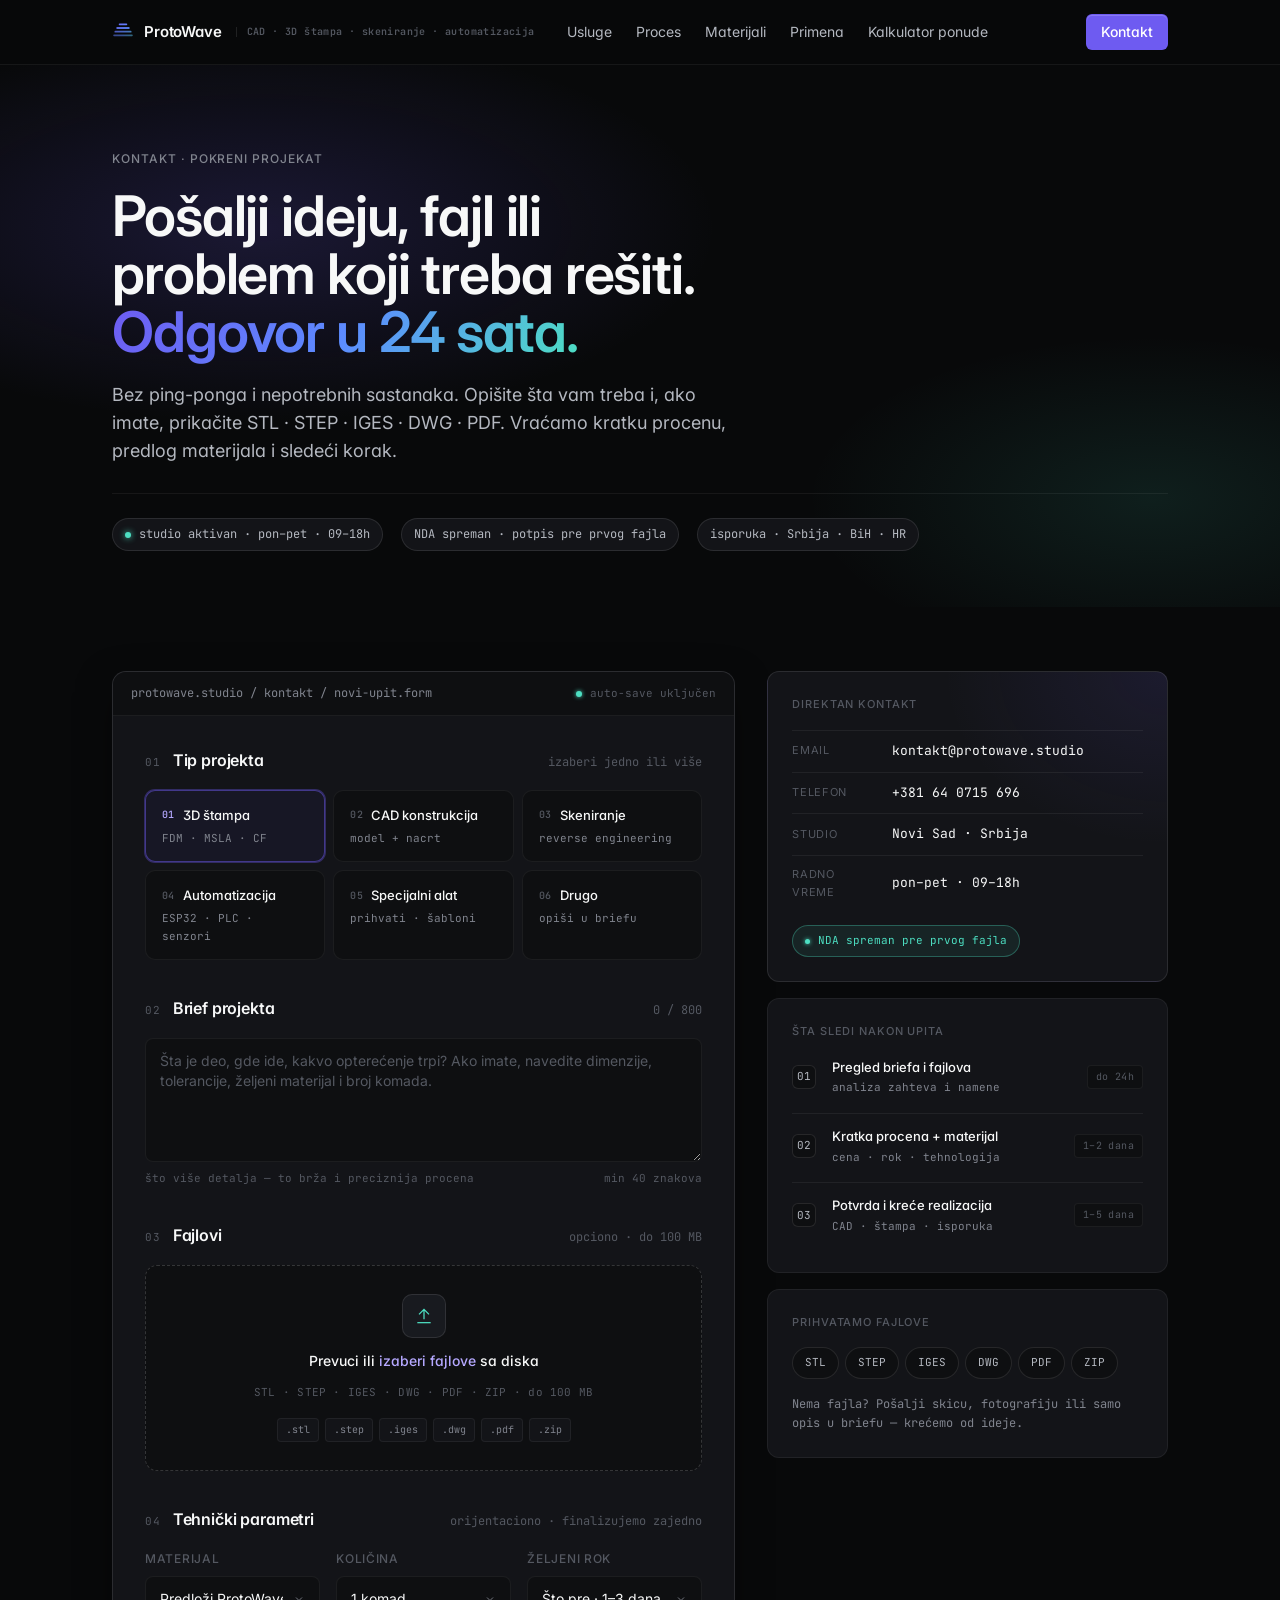
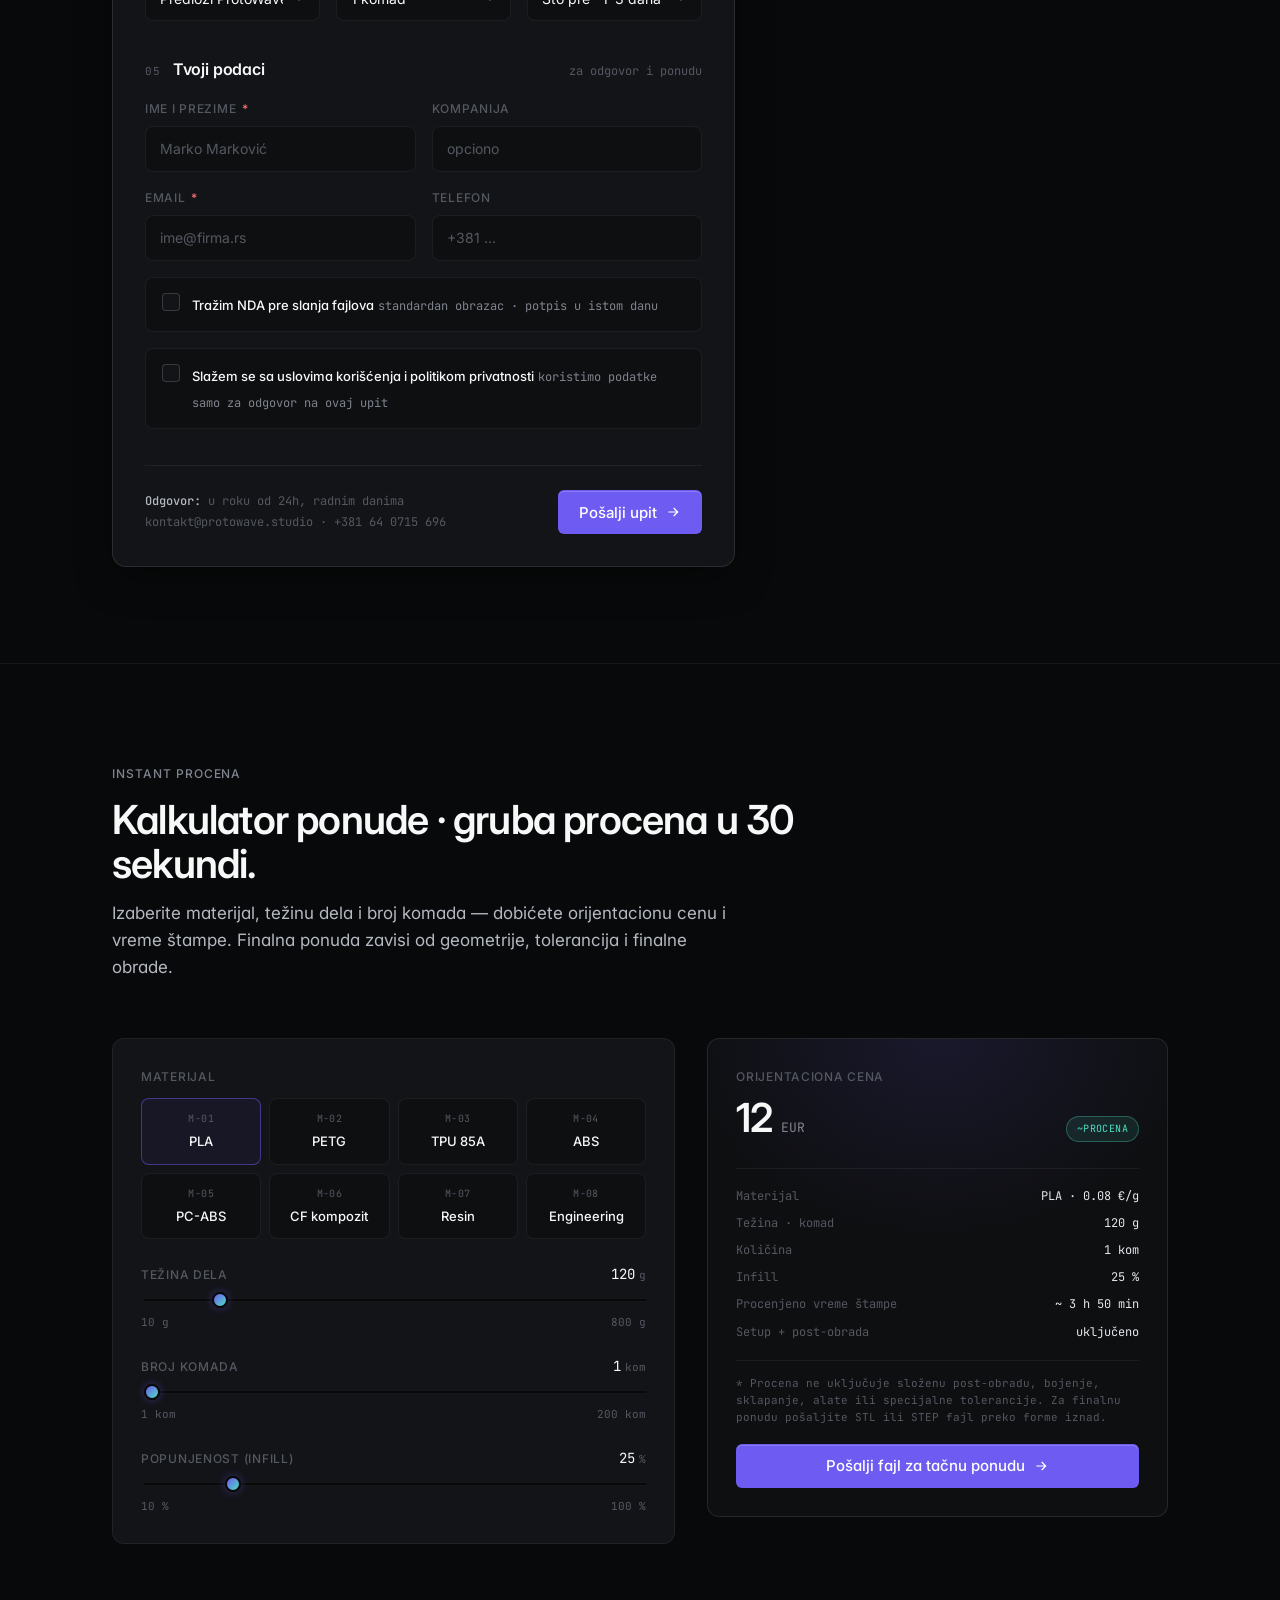
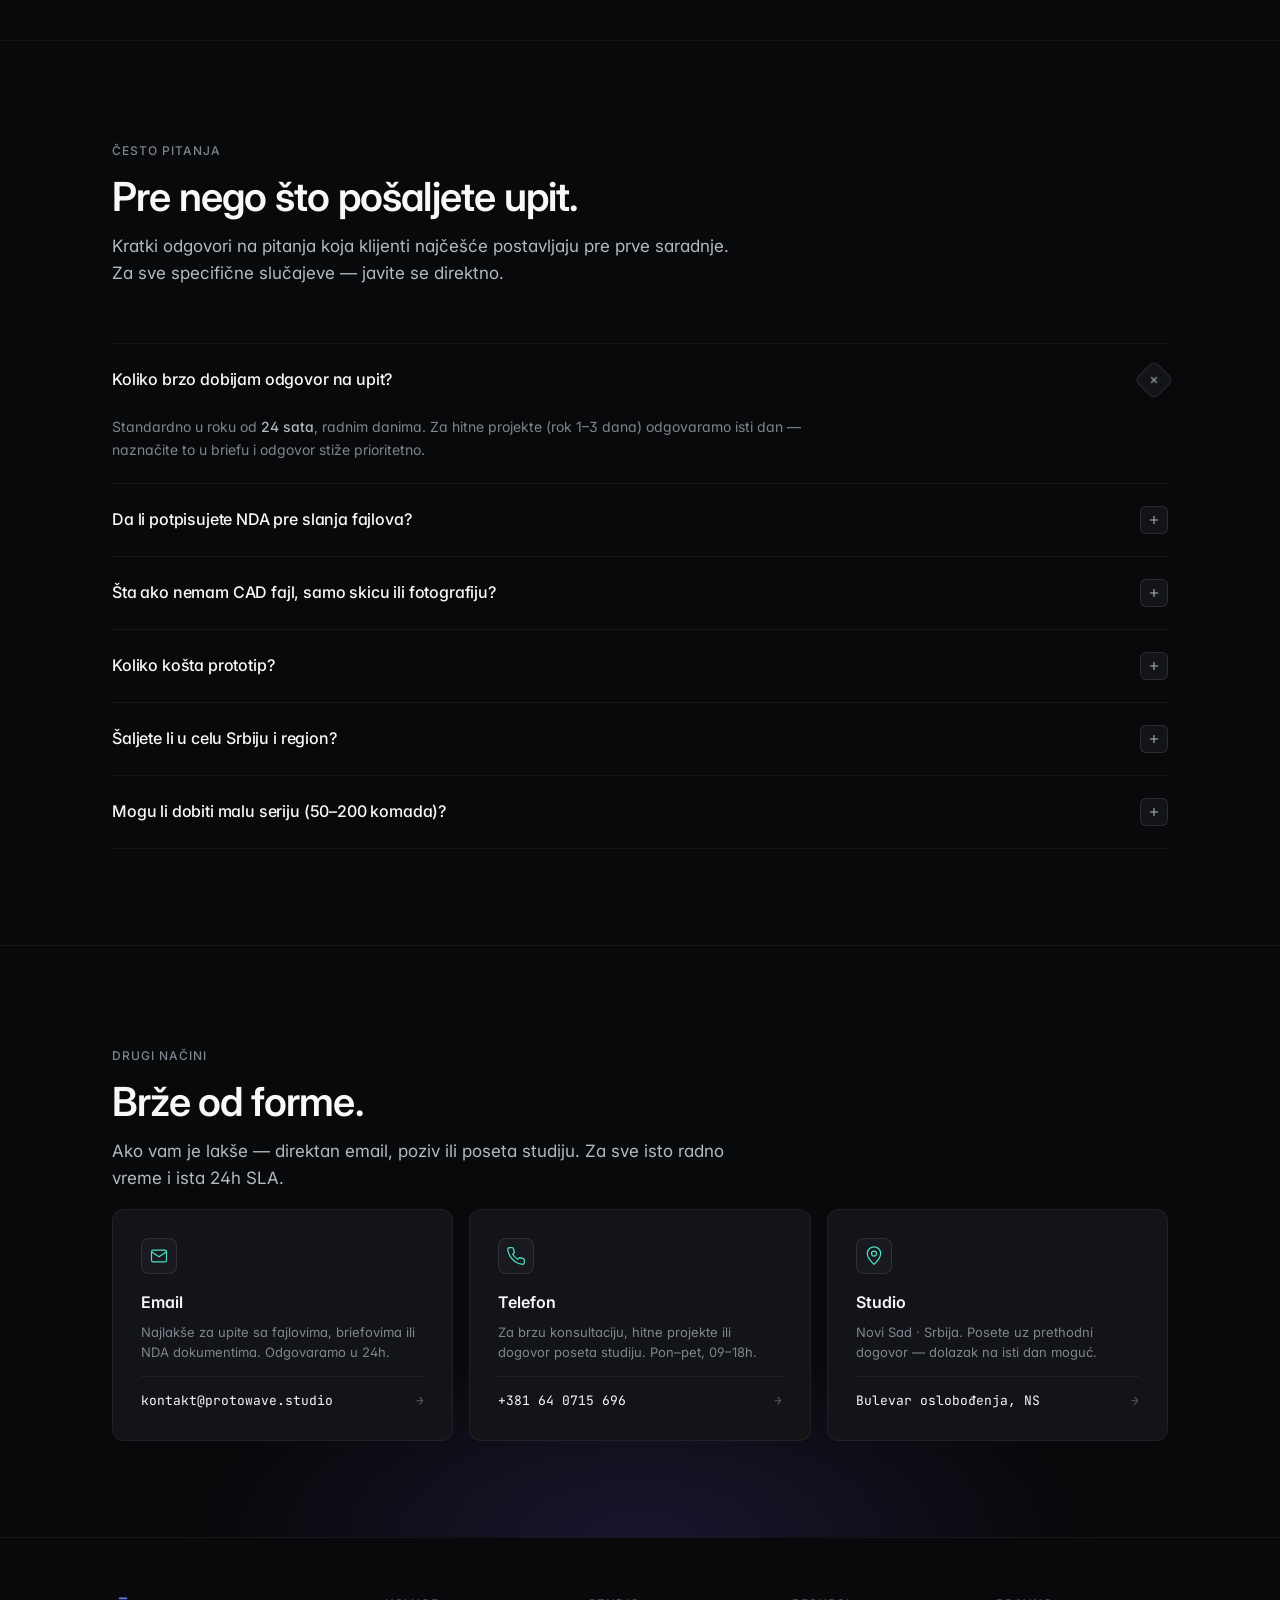
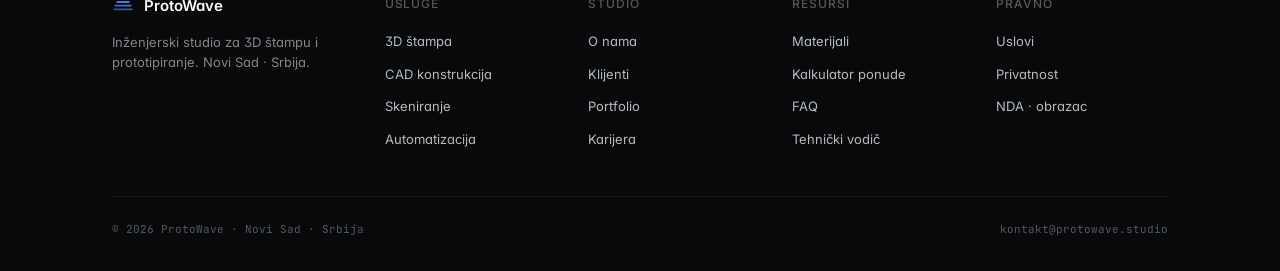
==== kontakt.html @ 9b99d7d4 "Flatten project structure for Vercel deploy Move site files from project/ to repo root, rename Home " ====
<!doctype html>
<html lang="sr">
<head>
  <meta charset="utf-8"/>
  <title>ProtoWave — Kontakt · pokreni projekat</title>
  <meta name="viewport" content="width=1280"/>
  <link rel="icon" href="logo-mark.svg"/>
  <link rel="stylesheet" href="colors_and_type.css"/>
  <style>
    * { box-sizing: border-box; }
    html, body { margin: 0; }
    body {
      background: var(--pw-bg);
      color: var(--pw-fg);
      font-family: var(--pw-font-sans);
      font-size: 16px;
      line-height: 1.6;
      -webkit-font-smoothing: antialiased;
    }
    a { color: inherit; text-decoration: none; }
    button { font-family: inherit; cursor: pointer; }
    input, textarea, select { font-family: inherit; color: inherit; }

    .wrap { max-width: 1120px; margin: 0 auto; padding: 0 32px; }

    /* ------------------------------------------------------------------ NAV */
    .nav {
      position: sticky; top: 0; z-index: 30;
      background: rgba(8,9,10,0.85);
      backdrop-filter: blur(12px);
      border-bottom: 1px solid var(--pw-border);
    }
    .nav-inner { display: flex; align-items: center; height: 64px; gap: 32px; }
    .nav-brand {
      display: flex; align-items: center; gap: 10px;
      font-size: 15px; font-weight: 600; letter-spacing: -0.01em;
    }
    .nav-brand .sub {
      font-family: var(--pw-font-mono); font-size: 10px;
      color: var(--pw-fg-4); margin-left: 4px;
      padding-left: 10px; border-left: 1px solid var(--pw-border-2);
      line-height: 1; letter-spacing: 0.04em;
    }
    .nav-links { display: flex; gap: 24px; }
    .nav-links a { font-size: 14px; color: var(--pw-fg-2);
                   transition: color var(--pw-dur-base) var(--pw-ease); }
    .nav-links a:hover { color: var(--pw-fg); }
    .nav-links a.active { color: var(--pw-fg); }
    .nav-actions { margin-left: auto; display: flex; align-items: center; gap: 10px; }

    /* ------------------------------------------------------------------ BTN */
    .btn {
      display: inline-flex; align-items: center; gap: 8px;
      height: 36px; padding: 0 14px;
      border-radius: var(--pw-r-2);
      font-size: 14px; font-weight: 500; line-height: 1;
      border: 1px solid transparent;
      transition: background var(--pw-dur-base) var(--pw-ease),
                  border-color var(--pw-dur-base) var(--pw-ease);
    }
    .btn-primary {
      background: var(--pw-brand); color: #fff;
      box-shadow: 0 1px 0 rgba(255,255,255,0.18) inset;
    }
    .btn-primary:hover { background: var(--pw-brand-2); }
    .btn-secondary {
      background: var(--pw-surface-2);
      border-color: var(--pw-border-2);
      color: var(--pw-fg);
    }
    .btn-secondary:hover { background: var(--pw-surface-3); border-color: var(--pw-border-3); }
    .btn-ghost { color: var(--pw-fg-2); }
    .btn-ghost:hover { color: var(--pw-fg); }
    .btn-lg { height: 44px; padding: 0 20px; font-size: 15px; }
    .btn-block { width: 100%; justify-content: center; }

    /* ------------------------------------------------------------------ SECTION */
    .section { padding: 96px 0; border-bottom: 1px solid var(--pw-border); }
    .section-eyebrow {
      font-size: 12px; letter-spacing: 0.08em; text-transform: uppercase;
      color: var(--pw-fg-3); font-weight: 500;
    }
    .section-title {
      font-size: 40px; font-weight: 600; letter-spacing: -0.02em;
      line-height: 1.1; color: var(--pw-fg); margin: 12px 0 0; max-width: 720px;
    }
    .section-sub {
      font-size: 17px; color: var(--pw-fg-2); margin-top: 14px; max-width: 640px;
    }

    .ico { width: 16px; height: 16px; }
    .ico-lg { width: 20px; height: 20px; }

    /* ------------------------------------------------------------------ HERO */
    .page-hero { padding: 80px 0 56px; position: relative; overflow: hidden; }
    .page-hero-bg {
      position: absolute; inset: 0; pointer-events: none;
      background:
        radial-gradient(60% 60% at 20% 30%, rgba(110,91,241,0.18), transparent 60%),
        radial-gradient(45% 50% at 90% 80%, rgba(77,223,194,0.10), transparent 60%);
    }
    .page-hero .wrap { position: relative; }
    .page-hero h1 {
      font-size: 56px; font-weight: 600; letter-spacing: -0.02em;
      line-height: 1.04; margin: 16px 0 0; color: var(--pw-fg);
      max-width: 820px; text-wrap: balance;
    }
    .page-hero h1 .grad {
      background: linear-gradient(120deg,#6E5BF1,#5C8BFF,#4DDFC2);
      -webkit-background-clip: text; background-clip: text;
      -webkit-text-fill-color: transparent; color: transparent;
    }
    .page-hero p.lede {
      font-size: 18px; color: var(--pw-fg-2);
      margin: 20px 0 0; max-width: 640px; line-height: 1.55;
    }
    .hero-meta {
      display: flex; align-items: center; gap: 18px; flex-wrap: wrap;
      margin-top: 28px; padding-top: 24px;
      border-top: 1px solid var(--pw-border);
    }
    .hero-meta .pill {
      display: inline-flex; align-items: center; gap: 8px;
      padding: 6px 12px; border-radius: 999px;
      background: var(--pw-surface); border: 1px solid var(--pw-border-2);
      font-size: 12px; color: var(--pw-fg-2);
      font-family: var(--pw-font-mono);
    }
    .hero-meta .pill .d {
      width: 6px; height: 6px; border-radius: 99px;
      background: #4DDFC2; box-shadow: 0 0 6px #4DDFC2;
    }

    /* ------------------------------------------------------------------ MAIN GRID */
    .contact-main { padding: 64px 0 96px; border-bottom: 1px solid var(--pw-border); }
    .contact-grid {
      display: grid; grid-template-columns: 1.4fr 0.9fr;
      gap: 32px; align-items: start;
    }

    /* ============ FORM CARD ============ */
    .form-card {
      background: var(--pw-surface);
      border: 1px solid var(--pw-border-2);
      border-radius: 14px;
      box-shadow: 0 1px 0 rgba(255,255,255,0.04) inset,
                  0 12px 40px -8px rgba(0,0,0,0.5);
      overflow: hidden;
    }
    .form-card-bar {
      display: flex; align-items: center; gap: 10px;
      padding: 12px 18px;
      background: var(--pw-bg-2);
      border-bottom: 1px solid var(--pw-border);
    }
    .form-card-bar .crumb {
      font-size: 12px; font-family: var(--pw-font-mono);
      color: var(--pw-fg-3);
    }
    .form-card-bar .right {
      margin-left: auto;
      font-size: 11px; font-family: var(--pw-font-mono);
      color: var(--pw-fg-4);
      display: inline-flex; align-items: center; gap: 8px;
    }
    .form-card-bar .right .d {
      width: 6px; height: 6px; border-radius: 99px;
      background: #4DDFC2; box-shadow: 0 0 4px #4DDFC2;
    }

    .form-body { padding: 32px; display: flex; flex-direction: column; gap: 36px; }

    .fset { display: flex; flex-direction: column; gap: 16px; }
    .fset-head { display: flex; align-items: baseline; gap: 12px; }
    .fset-num {
      font-family: var(--pw-font-mono); font-size: 11px;
      letter-spacing: 0.08em; color: var(--pw-fg-4);
    }
    .fset-title {
      font-size: 16px; font-weight: 600; color: var(--pw-fg);
      letter-spacing: -0.01em;
    }
    .fset-hint {
      font-size: 12px; color: var(--pw-fg-4);
      font-family: var(--pw-font-mono);
      margin-left: auto;
    }

    /* chip selector (radio cards) */
    .chips {
      display: grid; grid-template-columns: repeat(3, 1fr);
      gap: 8px;
    }
    .chip {
      display: flex; flex-direction: column; gap: 4px;
      padding: 14px 16px;
      background: var(--pw-bg-2);
      border: 1px solid var(--pw-border);
      border-radius: 10px;
      cursor: pointer;
      transition: border-color var(--pw-dur-base) var(--pw-ease),
                  background var(--pw-dur-base) var(--pw-ease);
    }
    .chip:hover { border-color: var(--pw-border-2); background: var(--pw-surface-2); }
    .chip input { position: absolute; opacity: 0; pointer-events: none; }
    .chip .t {
      font-size: 13px; font-weight: 500; color: var(--pw-fg);
      display: flex; align-items: center; gap: 8px;
    }
    .chip .t .num {
      font-family: var(--pw-font-mono); font-size: 10px;
      color: var(--pw-fg-4); letter-spacing: 0.04em;
    }
    .chip .s {
      font-size: 11px; font-family: var(--pw-font-mono);
      color: var(--pw-fg-3);
    }
    .chip:has(input:checked) {
      border-color: rgba(110,91,241,0.5);
      background: rgba(110,91,241,0.06);
      box-shadow: 0 0 0 1px rgba(110,91,241,0.35);
    }
    .chip:has(input:checked) .t { color: var(--pw-fg); }
    .chip:has(input:checked) .t .num { color: #B5A8FF; }

    /* inputs */
    .field { display: flex; flex-direction: column; gap: 8px; }
    .field-row {
      display: grid; grid-template-columns: 1fr 1fr; gap: 16px;
    }
    .field-row-3 {
      display: grid; grid-template-columns: 1fr 1fr 1fr; gap: 16px;
    }
    .label {
      font-size: 12px; letter-spacing: 0.06em; text-transform: uppercase;
      color: var(--pw-fg-4); font-weight: 500;
    }
    .label .req { color: #F87171; margin-left: 2px; }
    .input, .textarea, .select {
      width: 100%;
      padding: 12px 14px;
      background: var(--pw-bg-2);
      border: 1px solid var(--pw-border);
      border-radius: 8px;
      color: var(--pw-fg);
      font-size: 14px; line-height: 1.4;
      transition: border-color var(--pw-dur-base) var(--pw-ease),
                  background var(--pw-dur-base) var(--pw-ease);
      outline: none;
    }
    .input::placeholder, .textarea::placeholder { color: var(--pw-fg-4); }
    .input:hover, .textarea:hover, .select:hover { border-color: var(--pw-border-2); }
    .input:focus, .textarea:focus, .select:focus {
      border-color: rgba(110,91,241,0.5);
      box-shadow: 0 0 0 1px rgba(110,91,241,0.35);
      background: var(--pw-surface);
    }
    .textarea { resize: vertical; min-height: 120px; font-family: inherit; }
    .select {
      appearance: none; -webkit-appearance: none;
      background-image: url("data:image/svg+xml;utf8,<svg xmlns='http://www.w3.org/2000/svg' width='12' height='12' viewBox='0 0 24 24' fill='none' stroke='%2380848e' stroke-width='1.8'><path d='M6 9l6 6 6-6'/></svg>");
      background-repeat: no-repeat;
      background-position: right 14px center;
      padding-right: 36px;
    }
    .field-hint {
      font-size: 11px; font-family: var(--pw-font-mono);
      color: var(--pw-fg-4);
      display: flex; justify-content: space-between;
    }

    /* upload zone */
    .uploader {
      padding: 28px;
      background: var(--pw-bg-2);
      border: 1.5px dashed var(--pw-border-3);
      border-radius: 12px;
      display: flex; flex-direction: column; align-items: center; gap: 12px;
      text-align: center;
      transition: border-color var(--pw-dur-base) var(--pw-ease),
                  background var(--pw-dur-base) var(--pw-ease);
      cursor: pointer;
    }
    .uploader:hover {
      border-color: rgba(110,91,241,0.5);
      background: rgba(110,91,241,0.04);
    }
    .uploader .icon {
      width: 44px; height: 44px; border-radius: 10px;
      background: var(--pw-surface-2); border: 1px solid var(--pw-border-2);
      color: var(--pw-accent);
      display: flex; align-items: center; justify-content: center;
    }
    .uploader .t {
      font-size: 14px; font-weight: 500; color: var(--pw-fg);
    }
    .uploader .t b { color: #B5A8FF; font-weight: 500; }
    .uploader .s {
      font-size: 11px; font-family: var(--pw-font-mono);
      color: var(--pw-fg-4); letter-spacing: 0.02em;
    }
    .uploader .formats {
      display: flex; gap: 6px; flex-wrap: wrap; justify-content: center;
      margin-top: 4px;
    }
    .uploader .formats span {
      padding: 3px 8px; font-size: 10px;
      font-family: var(--pw-font-mono);
      background: var(--pw-surface);
      border: 1px solid var(--pw-border);
      border-radius: 4px;
      color: var(--pw-fg-3);
    }

    /* checkbox row */
    .check-row {
      display: flex; gap: 12px;
      padding: 14px 16px;
      background: var(--pw-bg-2);
      border: 1px solid var(--pw-border);
      border-radius: 8px;
      cursor: pointer;
      transition: border-color var(--pw-dur-base) var(--pw-ease);
    }
    .check-row:hover { border-color: var(--pw-border-2); }
    .check-row input { position: absolute; opacity: 0; pointer-events: none; }
    .check-row .box {
      flex: 0 0 18px; width: 18px; height: 18px;
      border: 1px solid var(--pw-border-3);
      border-radius: 4px;
      background: var(--pw-surface);
      display: flex; align-items: center; justify-content: center;
      margin-top: 1px;
      transition: background var(--pw-dur-base) var(--pw-ease),
                  border-color var(--pw-dur-base) var(--pw-ease);
    }
    .check-row .box svg { width: 12px; height: 12px; color: #fff; opacity: 0; }
    .check-row:has(input:checked) .box {
      background: var(--pw-brand);
      border-color: var(--pw-brand);
    }
    .check-row:has(input:checked) .box svg { opacity: 1; }
    .check-row .body { flex: 1; }
    .check-row .body .t { font-size: 13px; font-weight: 500; color: var(--pw-fg); }
    .check-row .body .s {
      font-size: 12px; color: var(--pw-fg-3); margin-top: 2px;
      font-family: var(--pw-font-mono);
    }

    /* submit row */
    .submit-row {
      display: flex; align-items: center; justify-content: space-between;
      padding-top: 24px; border-top: 1px solid var(--pw-border);
      gap: 16px;
    }
    .submit-row .meta {
      font-size: 12px; font-family: var(--pw-font-mono);
      color: var(--pw-fg-4);
      display: flex; flex-direction: column; gap: 2px;
    }
    .submit-row .meta b { color: var(--pw-fg-2); font-weight: 500; }

    /* ============ SIDEBAR ============ */
    .side { display: flex; flex-direction: column; gap: 16px; position: sticky; top: 88px; }
    .side-card {
      padding: 24px;
      background: var(--pw-surface);
      border: 1px solid var(--pw-border);
      border-radius: 12px;
    }
    .side-card.gradient {
      background:
        radial-gradient(80% 80% at 100% 0%, rgba(110,91,241,0.10), transparent 70%),
        var(--pw-surface);
      border-color: var(--pw-border-2);
    }
    .side-card .head {
      font-size: 11px; letter-spacing: 0.08em; text-transform: uppercase;
      color: var(--pw-fg-4); font-weight: 500; margin-bottom: 16px;
    }
    .side-row {
      display: grid; grid-template-columns: 88px 1fr;
      gap: 12px; padding: 10px 0;
      border-top: 1px solid var(--pw-border);
      align-items: center;
    }
    .side-row:first-of-type { border-top: 0; padding-top: 0; }
    .side-row .k {
      font-size: 11px; color: var(--pw-fg-4);
      letter-spacing: 0.06em; text-transform: uppercase;
    }
    .side-row .v {
      font-size: 13px; color: var(--pw-fg);
      font-family: var(--pw-font-mono);
    }
    .side-row .v a:hover { color: var(--pw-accent); }

    /* step preview */
    .next-list { display: flex; flex-direction: column; gap: 4px; }
    .next-item {
      display: grid; grid-template-columns: 28px 1fr auto;
      gap: 12px; align-items: center;
      padding: 12px 0;
      border-top: 1px solid var(--pw-border);
    }
    .next-item:first-of-type { border-top: 0; padding-top: 0; }
    .next-item .num {
      width: 24px; height: 24px; border-radius: 6px;
      background: var(--pw-bg-2);
      border: 1px solid var(--pw-border-2);
      font-family: var(--pw-font-mono); font-size: 11px;
      color: var(--pw-fg-2);
      display: flex; align-items: center; justify-content: center;
    }
    .next-item .body .t {
      font-size: 13px; font-weight: 500; color: var(--pw-fg);
    }
    .next-item .body .s {
      font-size: 11px; color: var(--pw-fg-3);
      font-family: var(--pw-font-mono); margin-top: 2px;
    }
    .next-item .eta {
      font-size: 10px; font-family: var(--pw-font-mono);
      letter-spacing: 0.04em;
      color: var(--pw-fg-4);
      padding: 3px 8px; border-radius: 4px;
      background: var(--pw-bg-2);
      border: 1px solid var(--pw-border);
    }

    /* nda pill */
    .nda-pill {
      display: inline-flex; align-items: center; gap: 8px;
      padding: 6px 12px; border-radius: 999px;
      background: rgba(77,223,194,0.08);
      border: 1px solid rgba(77,223,194,0.32);
      color: #4DDFC2;
      font-size: 11px; font-family: var(--pw-font-mono);
    }
    .nda-pill .d {
      width: 5px; height: 5px; border-radius: 99px;
      background: #4DDFC2; box-shadow: 0 0 4px #4DDFC2;
    }

    /* ============ QUOTE CALCULATOR SECTION ============ */
    .calc-grid {
      display: grid; grid-template-columns: 1.1fr 0.9fr;
      gap: 32px; margin-top: 56px; align-items: start;
    }
    .calc-controls {
      padding: 28px;
      background: var(--pw-surface);
      border: 1px solid var(--pw-border);
      border-radius: 12px;
      display: flex; flex-direction: column; gap: 24px;
    }
    .calc-summary {
      padding: 28px;
      background: var(--pw-bg-2);
      border: 1px solid var(--pw-border-2);
      border-radius: 12px;
      display: flex; flex-direction: column; gap: 18px;
      position: relative; overflow: hidden;
    }
    .calc-summary::before {
      content: ""; position: absolute; inset: 0;
      background: radial-gradient(80% 60% at 50% 0%, rgba(110,91,241,0.12), transparent 70%);
      pointer-events: none;
    }
    .calc-summary > * { position: relative; }
    .calc-mat-grid {
      display: grid; grid-template-columns: repeat(4, 1fr);
      gap: 8px;
    }
    .calc-mat {
      padding: 12px 10px;
      background: var(--pw-bg-2);
      border: 1px solid var(--pw-border);
      border-radius: 8px;
      cursor: pointer;
      transition: border-color var(--pw-dur-base) var(--pw-ease),
                  background var(--pw-dur-base) var(--pw-ease);
      text-align: center;
    }
    .calc-mat input { position: absolute; opacity: 0; pointer-events: none; }
    .calc-mat .id {
      font-family: var(--pw-font-mono); font-size: 10px;
      color: var(--pw-fg-4); letter-spacing: 0.04em;
    }
    .calc-mat .n {
      font-size: 13px; font-weight: 500; color: var(--pw-fg);
      margin-top: 4px;
    }
    .calc-mat:hover { border-color: var(--pw-border-2); }
    .calc-mat:has(input:checked) {
      border-color: rgba(110,91,241,0.5);
      background: rgba(110,91,241,0.06);
    }

    /* slider */
    .range-row { display: flex; flex-direction: column; gap: 10px; }
    .range-top {
      display: flex; align-items: baseline; justify-content: space-between;
    }
    .range-top .val {
      font-family: var(--pw-font-mono); font-size: 14px; color: var(--pw-fg);
    }
    .range-top .val .u { font-size: 11px; color: var(--pw-fg-4); margin-left: 4px; }
    .range {
      -webkit-appearance: none; appearance: none;
      width: 100%; height: 4px;
      background: var(--pw-bg);
      border: 1px solid var(--pw-border);
      border-radius: 99px; outline: none;
    }
    .range::-webkit-slider-thumb {
      -webkit-appearance: none; appearance: none;
      width: 16px; height: 16px; border-radius: 99px;
      background: linear-gradient(135deg,#6E5BF1,#4DDFC2);
      border: 2px solid var(--pw-bg);
      cursor: pointer;
      box-shadow: 0 0 8px rgba(110,91,241,0.4);
    }
    .range::-moz-range-thumb {
      width: 16px; height: 16px; border-radius: 99px;
      background: linear-gradient(135deg,#6E5BF1,#4DDFC2);
      border: 2px solid var(--pw-bg);
      cursor: pointer;
    }

    /* summary */
    .calc-price {
      display: flex; align-items: baseline; gap: 8px;
      padding-bottom: 18px; border-bottom: 1px solid var(--pw-border);
    }
    .calc-price .v {
      font-size: 40px; font-weight: 600; letter-spacing: -0.02em;
      color: var(--pw-fg);
    }
    .calc-price .u {
      font-family: var(--pw-font-mono); font-size: 13px;
      color: var(--pw-fg-3);
    }
    .calc-price .badge {
      margin-left: auto; padding: 4px 10px;
      background: rgba(77,223,194,0.10);
      border: 1px solid rgba(77,223,194,0.32);
      color: #4DDFC2;
      border-radius: 999px;
      font-size: 10px; font-family: var(--pw-font-mono);
      letter-spacing: 0.04em; text-transform: uppercase;
    }
    .calc-breakdown {
      display: flex; flex-direction: column; gap: 8px;
    }
    .calc-line {
      display: flex; justify-content: space-between;
      font-size: 12px; font-family: var(--pw-font-mono);
    }
    .calc-line .k { color: var(--pw-fg-4); }
    .calc-line .v { color: var(--pw-fg-1); }
    .calc-note {
      font-size: 11px; color: var(--pw-fg-4);
      font-family: var(--pw-font-mono); line-height: 1.55;
      padding-top: 14px; border-top: 1px solid var(--pw-border);
    }

    /* ============ FAQ ============ */
    .faq-list { margin-top: 56px; display: flex; flex-direction: column; gap: 0; }
    .faq-item {
      border-top: 1px solid var(--pw-border);
    }
    .faq-item:last-of-type { border-bottom: 1px solid var(--pw-border); }
    .faq-q {
      display: flex; align-items: center; justify-content: space-between;
      padding: 22px 0; cursor: pointer;
      font-size: 16px; font-weight: 500; color: var(--pw-fg);
      letter-spacing: -0.01em;
      transition: color var(--pw-dur-base) var(--pw-ease);
    }
    .faq-q:hover { color: var(--pw-fg); }
    .faq-q .plus {
      width: 28px; height: 28px; border-radius: 6px;
      background: var(--pw-surface);
      border: 1px solid var(--pw-border-2);
      display: flex; align-items: center; justify-content: center;
      color: var(--pw-fg-2); flex-shrink: 0;
      transition: transform var(--pw-dur-base) var(--pw-ease);
    }
    .faq-item.open .faq-q .plus { transform: rotate(45deg); }
    .faq-a {
      max-height: 0; overflow: hidden;
      transition: max-height var(--pw-dur-slow) var(--pw-ease);
    }
    .faq-item.open .faq-a { max-height: 400px; }
    .faq-a-inner {
      padding: 0 0 22px;
      font-size: 14px; color: var(--pw-fg-3); line-height: 1.6;
      max-width: 720px;
    }
    .faq-a-inner b { color: var(--pw-fg-2); font-weight: 500; }

    /* ============ ALT CONTACT STRIP ============ */
    .alt-contact { padding: 96px 0; position: relative; overflow: hidden; }
    .alt-contact::before {
      content: ""; position: absolute; inset: 0; pointer-events: none;
      background: radial-gradient(60% 60% at 50% 100%, rgba(110,91,241,0.16), transparent 60%);
    }
    .alt-grid {
      display: grid; grid-template-columns: repeat(3, 1fr);
      gap: 16px; position: relative;
    }
    .alt-card {
      padding: 28px;
      background: var(--pw-surface);
      border: 1px solid var(--pw-border);
      border-radius: 12px;
      transition: border-color var(--pw-dur-base) var(--pw-ease),
                  background var(--pw-dur-base) var(--pw-ease);
    }
    .alt-card:hover { border-color: var(--pw-border-2); background: var(--pw-surface-2); }
    .alt-card .icon {
      width: 36px; height: 36px; border-radius: 8px;
      background: var(--pw-surface-2);
      border: 1px solid var(--pw-border-2);
      color: var(--pw-accent);
      display: flex; align-items: center; justify-content: center;
      margin-bottom: 16px;
    }
    .alt-card h3 {
      margin: 0; font-size: 16px; font-weight: 600; color: var(--pw-fg);
    }
    .alt-card p {
      margin: 6px 0 0; font-size: 13px; color: var(--pw-fg-3); line-height: 1.55;
    }
    .alt-card .v {
      margin-top: 14px; padding-top: 14px;
      border-top: 1px solid var(--pw-border);
      font-size: 13px; font-family: var(--pw-font-mono); color: var(--pw-fg);
      display: flex; justify-content: space-between; align-items: center;
    }
    .alt-card .v .arr { color: var(--pw-fg-4); }

    /* ============ FOOTER ============ */
    .footer {
      padding: 56px 0 32px;
      border-top: 1px solid var(--pw-border);
      color: var(--pw-fg-3); font-size: 13px;
    }
    .footer-grid {
      display: grid; grid-template-columns: 1.4fr repeat(4, 1fr);
      gap: 32px; margin-bottom: 40px;
    }
    .footer-col h4 {
      font-size: 12px; letter-spacing: 0.08em; text-transform: uppercase;
      color: var(--pw-fg-4); font-weight: 500; margin: 0 0 12px;
    }
    .footer-col a { display: block; color: var(--pw-fg-2); padding: 6px 0; }
    .footer-col a:hover { color: var(--pw-fg); }
    .footer-bot {
      display: flex; align-items: center; justify-content: space-between;
      padding-top: 24px; border-top: 1px solid var(--pw-border);
      font-family: var(--pw-font-mono); font-size: 11px; color: var(--pw-fg-4);
    }
  </style>
</head>
<body>

  <!-- ============================================================== NAV -->
  <header class="nav">
    <div class="wrap nav-inner">
      <a class="nav-brand" href="index.html">
        <svg width="22" height="22" viewBox="0 0 36 36" fill="none">
          <defs>
            <linearGradient id="lg-nav" x1="0" y1="0" x2="36" y2="36" gradientUnits="userSpaceOnUse">
              <stop offset="0" stop-color="#6E5BF1"/>
              <stop offset="0.55" stop-color="#5C8BFF"/>
              <stop offset="1" stop-color="#4DDFC2"/>
            </linearGradient>
          </defs>
          <rect x="2"  y="22" width="32" height="3" rx="1.5" fill="url(#lg-nav)" opacity="0.55"/>
          <rect x="4"  y="16" width="28" height="3" rx="1.5" fill="url(#lg-nav)" opacity="0.75"/>
          <rect x="7"  y="10" width="22" height="3" rx="1.5" fill="url(#lg-nav)" opacity="0.9"/>
          <rect x="11" y="4"  width="14" height="3" rx="1.5" fill="url(#lg-nav)"/>
        </svg>
        ProtoWave
        <span class="sub">CAD · 3D štampa · skeniranje · automatizacija</span>
      </a>
      <nav class="nav-links">
        <a href="index.html#usluge">Usluge</a>
        <a href="index.html#proces">Proces</a>
        <a href="index.html#materijali">Materijali</a>
        <a href="index.html#primena">Primena</a>
        <a href="#calc">Kalkulator ponude</a>
      </nav>
      <div class="nav-actions">
        <a class="btn btn-ghost" href="#prijava">
</a>
        <a class="btn btn-primary" href="kontakt.html">Kontakt</a>
      </div>
    </div>
  </header>

  <!-- ============================================================== HERO -->
  <section class="page-hero">
    <div class="page-hero-bg"></div>
    <div class="wrap">
      <span class="section-eyebrow">Kontakt · pokreni projekat</span>
      <h1>
        Pošalji ideju, fajl ili problem koji treba rešiti.<br/>
        <span class="grad">Odgovor u 24 sata.</span>
      </h1>
      <p class="lede">
        Bez ping-ponga i nepotrebnih sastanaka. Opišite šta vam treba i, ako imate, prikačite STL · STEP · IGES · DWG · PDF. Vraćamo kratku procenu, predlog materijala i sledeći korak.
      </p>
      <div class="hero-meta">
        <span class="pill"><span class="d"></span>studio aktivan · pon–pet · 09–18h</span>
        <span class="pill">NDA spreman · potpis pre prvog fajla</span>
        <span class="pill">isporuka · Srbija · BiH · HR</span>
      </div>
    </div>
  </section>

  <!-- ============================================================== MAIN: FORM + SIDEBAR -->
  <section class="contact-main" id="form">
    <div class="wrap">
      <div class="contact-grid">

        <!-- ============ FORM ============ -->
        <form class="form-card" onsubmit="event.preventDefault(); alert('Demo forma — povezuje se sa backend-om u produkciji.');">
          <div class="form-card-bar">
            <span class="crumb">protowave.studio / kontakt / novi-upit.form</span>
            <span class="right"><span class="d"></span>auto-save uključen</span>
          </div>

          <div class="form-body">

            <!-- 01 PROJECT TYPE -->
            <div class="fset">
              <div class="fset-head">
                <span class="fset-num">01</span>
                <span class="fset-title">Tip projekta</span>
                <span class="fset-hint">izaberi jedno ili više</span>
              </div>
              <div class="chips">
                <label class="chip">
                  <input type="checkbox" name="type" value="print" checked/>
                  <span class="t"><span class="num">01</span>3D štampa</span>
                  <span class="s">FDM · MSLA · CF</span>
                </label>
                <label class="chip">
                  <input type="checkbox" name="type" value="cad"/>
                  <span class="t"><span class="num">02</span>CAD konstrukcija</span>
                  <span class="s">model + nacrt</span>
                </label>
                <label class="chip">
                  <input type="checkbox" name="type" value="scan"/>
                  <span class="t"><span class="num">03</span>Skeniranje</span>
                  <span class="s">reverse engineering</span>
                </label>
                <label class="chip">
                  <input type="checkbox" name="type" value="auto"/>
                  <span class="t"><span class="num">04</span>Automatizacija</span>
                  <span class="s">ESP32 · PLC · senzori</span>
                </label>
                <label class="chip">
                  <input type="checkbox" name="type" value="tool"/>
                  <span class="t"><span class="num">05</span>Specijalni alat</span>
                  <span class="s">prihvati · šabloni</span>
                </label>
                <label class="chip">
                  <input type="checkbox" name="type" value="other"/>
                  <span class="t"><span class="num">06</span>Drugo</span>
                  <span class="s">opiši u briefu</span>
                </label>
              </div>
            </div>

            <!-- 02 BRIEF -->
            <div class="fset">
              <div class="fset-head">
                <span class="fset-num">02</span>
                <span class="fset-title">Brief projekta</span>
                <span class="fset-hint" id="briefCount">0 / 800</span>
              </div>
              <div class="field">
                <textarea
                  class="textarea"
                  id="brief"
                  name="brief"
                  rows="5"
                  maxlength="800"
                  placeholder="Šta je deo, gde ide, kakvo opterećenje trpi? Ako imate, navedite dimenzije, tolerancije, željeni materijal i broj komada."
                ></textarea>
                <div class="field-hint">
                  <span>što više detalja — to brža i preciznija procena</span>
                  <span>min 40 znakova</span>
                </div>
              </div>
            </div>

            <!-- 03 UPLOAD -->
            <div class="fset">
              <div class="fset-head">
                <span class="fset-num">03</span>
                <span class="fset-title">Fajlovi</span>
                <span class="fset-hint">opciono · do 100 MB</span>
              </div>
              <label class="uploader" for="files">
                <span class="icon">
                  <svg class="ico-lg" viewBox="0 0 24 24" fill="none" stroke="currentColor" stroke-width="1.5">
                    <path d="M12 16V4M6 10l6-6 6 6"/>
                    <path d="M4 20h16"/>
                  </svg>
                </span>
                <span class="t">Prevuci ili <b>izaberi fajlove</b> sa diska</span>
                <span class="s">STL · STEP · IGES · DWG · PDF · ZIP · do 100 MB</span>
                <div class="formats">
                  <span>.stl</span><span>.step</span><span>.iges</span>
                  <span>.dwg</span><span>.pdf</span><span>.zip</span>
                </div>
                <input id="files" type="file" multiple style="display:none"/>
              </label>
            </div>

            <!-- 04 SPECS -->
            <div class="fset">
              <div class="fset-head">
                <span class="fset-num">04</span>
                <span class="fset-title">Tehnički parametri</span>
                <span class="fset-hint">orijentaciono · finalizujemo zajedno</span>
              </div>
              <div class="field-row-3">
                <div class="field">
                  <label class="label">Materijal</label>
                  <select class="select" name="material">
                    <option>Predloži ProtoWave</option>
                    <option>PLA · prototip</option>
                    <option>PETG · default</option>
                    <option>TPU 85A · elastično</option>
                    <option>ABS · temperatura</option>
                    <option>PC-ABS · inženjerski</option>
                    <option>PETG-CF · PA-CF</option>
                    <option>Resin · MSLA</option>
                  </select>
                </div>
                <div class="field">
                  <label class="label">Količina</label>
                  <select class="select" name="quantity">
                    <option>1 komad</option>
                    <option>2–10 komada</option>
                    <option>10–50 komada</option>
                    <option>50–200 komada</option>
                    <option>200+ (mala serija)</option>
                  </select>
                </div>
                <div class="field">
                  <label class="label">Željeni rok</label>
                  <select class="select" name="deadline">
                    <option>Što pre · 1–3 dana</option>
                    <option>Ove nedelje</option>
                    <option>2 nedelje</option>
                    <option>Mesec dana</option>
                    <option>Fleksibilno</option>
                  </select>
                </div>
              </div>
            </div>

            <!-- 05 CONTACT INFO -->
            <div class="fset">
              <div class="fset-head">
                <span class="fset-num">05</span>
                <span class="fset-title">Tvoji podaci</span>
                <span class="fset-hint">za odgovor i ponudu</span>
              </div>
              <div class="field-row">
                <div class="field">
                  <label class="label">Ime i prezime <span class="req">*</span></label>
                  <input class="input" type="text" name="name" placeholder="Marko Marković" required/>
                </div>
                <div class="field">
                  <label class="label">Kompanija</label>
                  <input class="input" type="text" name="company" placeholder="opciono"/>
                </div>
              </div>
              <div class="field-row">
                <div class="field">
                  <label class="label">Email <span class="req">*</span></label>
                  <input class="input" type="email" name="email" placeholder="ime@firma.rs" required/>
                </div>
                <div class="field">
                  <label class="label">Telefon</label>
                  <input class="input" type="tel" name="phone" placeholder="+381 ..."/>
                </div>
              </div>

              <label class="check-row">
                <input type="checkbox" name="nda"/>
                <span class="box">
                  <svg viewBox="0 0 24 24" fill="none" stroke="currentColor" stroke-width="3">
                    <path d="M5 12l5 5L20 7"/>
                  </svg>
                </span>
                <span class="body">
                  <span class="t">Tražim NDA pre slanja fajlova</span>
                  <span class="s">standardan obrazac · potpis u istom danu</span>
                </span>
              </label>

              <label class="check-row">
                <input type="checkbox" name="terms" required/>
                <span class="box">
                  <svg viewBox="0 0 24 24" fill="none" stroke="currentColor" stroke-width="3">
                    <path d="M5 12l5 5L20 7"/>
                  </svg>
                </span>
                <span class="body">
                  <span class="t">Slažem se sa uslovima korišćenja i politikom privatnosti</span>
                  <span class="s">koristimo podatke samo za odgovor na ovaj upit</span>
                </span>
              </label>
            </div>

            <!-- SUBMIT -->
            <div class="submit-row">
              <div class="meta">
                <span><b>Odgovor:</b> u roku od 24h, radnim danima</span>
                <span>kontakt@protowave.studio · +381 64 0715 696</span>
              </div>
              <button type="submit" class="btn btn-primary btn-lg">
                Pošalji upit
                <svg class="ico" viewBox="0 0 24 24" fill="none" stroke="currentColor" stroke-width="1.8">
                  <path d="M5 12h14M13 6l6 6-6 6"/>
                </svg>
              </button>
            </div>
          </div>
        </form>

        <!-- ============ SIDEBAR ============ -->
        <aside class="side">

          <div class="side-card gradient">
            <div class="head">Direktan kontakt</div>
            <div class="side-row">
              <span class="k">Email</span>
              <span class="v"><a href="mailto:kontakt@protowave.studio">kontakt@protowave.studio</a></span>
            </div>
            <div class="side-row">
              <span class="k">Telefon</span>
              <span class="v"><a href="tel:+381640715696">+381 64 0715 696</a></span>
            </div>
            <div class="side-row">
              <span class="k">Studio</span>
              <span class="v">Novi Sad · Srbija</span>
            </div>
            <div class="side-row">
              <span class="k">Radno vreme</span>
              <span class="v">pon–pet · 09–18h</span>
            </div>
            <div style="margin-top:14px">
              <span class="nda-pill"><span class="d"></span>NDA spreman pre prvog fajla</span>
            </div>
          </div>

          <div class="side-card">
            <div class="head">Šta sledi nakon upita</div>
            <div class="next-list">
              <div class="next-item">
                <div class="num">01</div>
                <div class="body">
                  <div class="t">Pregled briefa i fajlova</div>
                  <div class="s">analiza zahteva i namene</div>
                </div>
                <div class="eta">do 24h</div>
              </div>
              <div class="next-item">
                <div class="num">02</div>
                <div class="body">
                  <div class="t">Kratka procena + materijal</div>
                  <div class="s">cena · rok · tehnologija</div>
                </div>
                <div class="eta">1–2 dana</div>
              </div>
              <div class="next-item">
                <div class="num">03</div>
                <div class="body">
                  <div class="t">Potvrda i kreće realizacija</div>
                  <div class="s">CAD · štampa · isporuka</div>
                </div>
                <div class="eta">1–5 dana</div>
              </div>
            </div>
          </div>

          <div class="side-card">
            <div class="head">Prihvatamo fajlove</div>
            <div style="display:flex;flex-wrap:wrap;gap:6px">
              <span class="nda-pill" style="background:var(--pw-bg-2);border-color:var(--pw-border-2);color:var(--pw-fg-2)">STL</span>
              <span class="nda-pill" style="background:var(--pw-bg-2);border-color:var(--pw-border-2);color:var(--pw-fg-2)">STEP</span>
              <span class="nda-pill" style="background:var(--pw-bg-2);border-color:var(--pw-border-2);color:var(--pw-fg-2)">IGES</span>
              <span class="nda-pill" style="background:var(--pw-bg-2);border-color:var(--pw-border-2);color:var(--pw-fg-2)">DWG</span>
              <span class="nda-pill" style="background:var(--pw-bg-2);border-color:var(--pw-border-2);color:var(--pw-fg-2)">PDF</span>
              <span class="nda-pill" style="background:var(--pw-bg-2);border-color:var(--pw-border-2);color:var(--pw-fg-2)">ZIP</span>
            </div>
            <p style="margin:16px 0 0;font-size:12px;color:var(--pw-fg-3);font-family:var(--pw-font-mono);line-height:1.6">
              Nema fajla? Pošalji skicu, fotografiju ili samo opis u briefu — krećemo od ideje.
            </p>
          </div>

        </aside>
      </div>
    </div>
  </section>

  <!-- ============================================================== QUOTE CALCULATOR -->
  <section class="section" id="calc">
    <div class="wrap">
      <span class="section-eyebrow">Instant procena</span>
      <h2 class="section-title">Kalkulator ponude · gruba procena u 30 sekundi.</h2>
      <p class="section-sub">
        Izaberite materijal, težinu dela i broj komada — dobićete orijentacionu cenu i vreme štampe. Finalna ponuda zavisi od geometrije, tolerancija i finalne obrade.
      </p>

      <div class="calc-grid">
        <div class="calc-controls">
          <div>
            <div class="label" style="margin-bottom:12px">Materijal</div>
            <div class="calc-mat-grid">
              <label class="calc-mat"><input type="radio" name="cmat" value="PLA" data-price="0.08" checked/><div class="id">M-01</div><div class="n">PLA</div></label>
              <label class="calc-mat"><input type="radio" name="cmat" value="PETG" data-price="0.10"/><div class="id">M-02</div><div class="n">PETG</div></label>
              <label class="calc-mat"><input type="radio" name="cmat" value="TPU" data-price="0.14"/><div class="id">M-03</div><div class="n">TPU 85A</div></label>
              <label class="calc-mat"><input type="radio" name="cmat" value="ABS" data-price="0.11"/><div class="id">M-04</div><div class="n">ABS</div></label>
              <label class="calc-mat"><input type="radio" name="cmat" value="PCABS" data-price="0.18"/><div class="id">M-05</div><div class="n">PC-ABS</div></label>
              <label class="calc-mat"><input type="radio" name="cmat" value="CF" data-price="0.28"/><div class="id">M-06</div><div class="n">CF kompozit</div></label>
              <label class="calc-mat"><input type="radio" name="cmat" value="RESIN" data-price="0.22"/><div class="id">M-07</div><div class="n">Resin</div></label>
              <label class="calc-mat"><input type="radio" name="cmat" value="ENG" data-price="0.40"/><div class="id">M-08</div><div class="n">Engineering</div></label>
            </div>
          </div>

          <div class="range-row">
            <div class="range-top">
              <span class="label">Težina dela</span>
              <span class="val"><span id="cMass">120</span><span class="u">g</span></span>
            </div>
            <input class="range" id="rMass" type="range" min="10" max="800" step="5" value="120"/>
            <div class="field-hint">
              <span>10 g</span><span>800 g</span>
            </div>
          </div>

          <div class="range-row">
            <div class="range-top">
              <span class="label">Broj komada</span>
              <span class="val"><span id="cQty">1</span><span class="u">kom</span></span>
            </div>
            <input class="range" id="rQty" type="range" min="1" max="200" step="1" value="1"/>
            <div class="field-hint">
              <span>1 kom</span><span>200 kom</span>
            </div>
          </div>

          <div class="range-row">
            <div class="range-top">
              <span class="label">Popunjenost (infill)</span>
              <span class="val"><span id="cInfill">25</span><span class="u">%</span></span>
            </div>
            <input class="range" id="rInfill" type="range" min="10" max="100" step="5" value="25"/>
            <div class="field-hint">
              <span>10 %</span><span>100 %</span>
            </div>
          </div>
        </div>

        <div class="calc-summary">
          <div>
            <div class="label">Orijentaciona cena</div>
            <div class="calc-price">
              <span class="v" id="cPrice">14</span>
              <span class="u">EUR</span>
              <span class="badge">~procena</span>
            </div>
          </div>

          <div class="calc-breakdown">
            <div class="calc-line"><span class="k">Materijal</span><span class="v" id="cBrMat">PLA · 0.08 €/g</span></div>
            <div class="calc-line"><span class="k">Težina · komad</span><span class="v" id="cBrMass">120 g</span></div>
            <div class="calc-line"><span class="k">Količina</span><span class="v" id="cBrQty">1 kom</span></div>
            <div class="calc-line"><span class="k">Infill</span><span class="v" id="cBrInfill">25 %</span></div>
            <div class="calc-line"><span class="k">Procenjeno vreme štampe</span><span class="v" id="cBrTime">~ 4 h 30 min</span></div>
            <div class="calc-line"><span class="k">Setup + post-obrada</span><span class="v">uključeno</span></div>
          </div>

          <div class="calc-note">
            * Procena ne uključuje složenu post-obradu, bojenje, sklapanje, alate ili specijalne tolerancije. Za finalnu ponudu pošaljite STL ili STEP fajl preko forme iznad.
          </div>

          <a class="btn btn-primary btn-lg btn-block" href="#form">
            Pošalji fajl za tačnu ponudu
            <svg class="ico" viewBox="0 0 24 24" fill="none" stroke="currentColor" stroke-width="1.8">
              <path d="M5 12h14M13 6l6 6-6 6"/>
            </svg>
          </a>
        </div>
      </div>
    </div>
  </section>

  <!-- ============================================================== FAQ -->
  <section class="section" id="faq">
    <div class="wrap">
      <span class="section-eyebrow">Često pitanja</span>
      <h2 class="section-title">Pre nego što pošaljete upit.</h2>
      <p class="section-sub">
        Kratki odgovori na pitanja koja klijenti najčešće postavljaju pre prve saradnje. Za sve specifične slučajeve — javite se direktno.
      </p>

      <div class="faq-list">
        <div class="faq-item open">
          <div class="faq-q">
            Koliko brzo dobijam odgovor na upit?
            <span class="plus">
              <svg viewBox="0 0 24 24" width="14" height="14" fill="none" stroke="currentColor" stroke-width="1.8">
                <path d="M12 5v14M5 12h14"/>
              </svg>
            </span>
          </div>
          <div class="faq-a">
            <div class="faq-a-inner">
              Standardno u roku od <b>24 sata</b>, radnim danima. Za hitne projekte (rok 1–3 dana) odgovaramo isti dan — naznačite to u briefu i odgovor stiže prioritetno.
            </div>
          </div>
        </div>

        <div class="faq-item">
          <div class="faq-q">
            Da li potpisujete NDA pre slanja fajlova?
            <span class="plus">
              <svg viewBox="0 0 24 24" width="14" height="14" fill="none" stroke="currentColor" stroke-width="1.8">
                <path d="M12 5v14M5 12h14"/>
              </svg>
            </span>
          </div>
          <div class="faq-a">
            <div class="faq-a-inner">
              Da. Imamo <b>standardni obrazac</b> koji potpisujemo digitalno u istom danu, pre nego što nam pošaljete bilo kakav fajl. Ako imate sopstveni NDA, takođe ga pregledamo i potpišemo u roku od 48h.
            </div>
          </div>
        </div>

        <div class="faq-item">
          <div class="faq-q">
            Šta ako nemam CAD fajl, samo skicu ili fotografiju?
            <span class="plus">
              <svg viewBox="0 0 24 24" width="14" height="14" fill="none" stroke="currentColor" stroke-width="1.8">
                <path d="M12 5v14M5 12h14"/>
              </svg>
            </span>
          </div>
          <div class="faq-a">
            <div class="faq-a-inner">
              Nema problema — najveći deo projekata kreće od skice, fotografije ili postojećeg dela koji treba digitalizovati. <b>CAD konstrukcija je deo usluge</b>, naplaćuje se odvojeno samo ako je obim modelovanja veći od ~2 sata rada.
            </div>
          </div>
        </div>

        <div class="faq-item">
          <div class="faq-q">
            Koliko košta prototip?
            <span class="plus">
              <svg viewBox="0 0 24 24" width="14" height="14" fill="none" stroke="currentColor" stroke-width="1.8">
                <path d="M12 5v14M5 12h14"/>
              </svg>
            </span>
          </div>
          <div class="faq-a">
            <div class="faq-a-inner">
              Zavisi od materijala, veličine i tolerancija. Tipičan prototip do 250 g u PLA/PETG ide od <b>15–40 EUR</b>. Inženjerski materijali i CF kompoziti su 2–4× skuplji. Iznad — koristi kalkulator za grubu procenu ili pošalji fajl za tačnu ponudu.
            </div>
          </div>
        </div>

        <div class="faq-item">
          <div class="faq-q">
            Šaljete li u celu Srbiju i region?
            <span class="plus">
              <svg viewBox="0 0 24 24" width="14" height="14" fill="none" stroke="currentColor" stroke-width="1.8">
                <path d="M12 5v14M5 12h14"/>
              </svg>
            </span>
          </div>
          <div class="faq-a">
            <div class="faq-a-inner">
              Da. Pokrivamo <b>Srbiju, BiH i Hrvatsku</b> kurirskim službama (BEX, Post Express, DPD). Za hitne pošiljke unutar Novog Sada — isporuka istog dana, lično preuzimanje moguće na adresi studija.
            </div>
          </div>
        </div>

        <div class="faq-item">
          <div class="faq-q">
            Mogu li dobiti malu seriju (50–200 komada)?
            <span class="plus">
              <svg viewBox="0 0 24 24" width="14" height="14" fill="none" stroke="currentColor" stroke-width="1.8">
                <path d="M12 5v14M5 12h14"/>
              </svg>
            </span>
          </div>
          <div class="faq-a">
            <div class="faq-a-inner">
              Da — radimo serije do <b>~200 delova</b> direktno na našim mašinama. Za veće serije pripremamo fajl i ulaz za vakuum-livenje ili CNC, kao zaseban modul. Cena po komadu pada značajno sa količinom.
            </div>
          </div>
        </div>
      </div>
    </div>
  </section>

  <!-- ============================================================== ALT CONTACT -->
  <section class="alt-contact">
    <div class="wrap">
      <span class="section-eyebrow">Drugi načini</span>
      <h2 class="section-title">Brže od forme.</h2>
      <p class="section-sub">
        Ako vam je lakše — direktan email, poziv ili poseta studiju. Za sve isto radno vreme i ista 24h SLA.
      </p>

      <div class="alt-grid">
        <a class="alt-card" href="mailto:kontakt@protowave.studio">
          <div class="icon">
            <svg class="ico-lg" viewBox="0 0 24 24" fill="none" stroke="currentColor" stroke-width="1.5">
              <rect x="3" y="5" width="18" height="14" rx="2"/>
              <path d="M3 7l9 6 9-6"/>
            </svg>
          </div>
          <h3>Email</h3>
          <p>Najlakše za upite sa fajlovima, briefovima ili NDA dokumentima. Odgovaramo u 24h.</p>
          <div class="v">
            <span>kontakt@protowave.studio</span>
            <span class="arr">→</span>
          </div>
        </a>

        <a class="alt-card" href="tel:+381640715696">
          <div class="icon">
            <svg class="ico-lg" viewBox="0 0 24 24" fill="none" stroke="currentColor" stroke-width="1.5">
              <path d="M22 16.92v3a2 2 0 0 1-2.18 2 19.79 19.79 0 0 1-8.63-3.07 19.5 19.5 0 0 1-6-6 19.79 19.79 0 0 1-3.07-8.67A2 2 0 0 1 4.11 2h3a2 2 0 0 1 2 1.72c.13.96.36 1.9.7 2.81a2 2 0 0 1-.45 2.11L8.09 9.91a16 16 0 0 0 6 6l1.27-1.27a2 2 0 0 1 2.11-.45c.91.34 1.85.57 2.81.7A2 2 0 0 1 22 16.92z"/>
            </svg>
          </div>
          <h3>Telefon</h3>
          <p>Za brzu konsultaciju, hitne projekte ili dogovor poseta studiju. Pon–pet, 09–18h.</p>
          <div class="v">
            <span>+381 64 0715 696</span>
            <span class="arr">→</span>
          </div>
        </a>

        <div class="alt-card">
          <div class="icon">
            <svg class="ico-lg" viewBox="0 0 24 24" fill="none" stroke="currentColor" stroke-width="1.5">
              <path d="M12 22s-8-7.5-8-13a8 8 0 0 1 16 0c0 5.5-8 13-8 13z"/>
              <circle cx="12" cy="9" r="3"/>
            </svg>
          </div>
          <h3>Studio</h3>
          <p>Novi Sad · Srbija. Posete uz prethodni dogovor — dolazak na isti dan moguć.</p>
          <div class="v">
            <span>Bulevar oslobođenja, NS</span>
            <span class="arr">→</span>
          </div>
        </div>
      </div>
    </div>
  </section>

  <!-- ============================================================== FOOTER -->
  <footer class="footer">
    <div class="wrap">
      <div class="footer-grid">
        <div>
          <div style="display:flex;align-items:center;gap:10px;margin-bottom:14px">
            <svg width="22" height="22" viewBox="0 0 36 36" fill="none">
              <defs>
                <linearGradient id="lg-ft" x1="0" y1="0" x2="36" y2="36" gradientUnits="userSpaceOnUse">
                  <stop offset="0" stop-color="#6E5BF1"/>
                  <stop offset="0.55" stop-color="#5C8BFF"/>
                  <stop offset="1" stop-color="#4DDFC2"/>
                </linearGradient>
              </defs>
              <rect x="2"  y="22" width="32" height="3" rx="1.5" fill="url(#lg-ft)" opacity="0.55"/>
              <rect x="4"  y="16" width="28" height="3" rx="1.5" fill="url(#lg-ft)" opacity="0.75"/>
              <rect x="7"  y="10" width="22" height="3" rx="1.5" fill="url(#lg-ft)" opacity="0.9"/>
              <rect x="11" y="4"  width="14" height="3" rx="1.5" fill="url(#lg-ft)"/>
            </svg>
            <span style="font-size:15px;font-weight:600;color:var(--pw-fg)">ProtoWave</span>
          </div>
          <p style="margin:0;color:var(--pw-fg-3);max-width:280px;line-height:1.6;font-size:13px">
            Inženjerski studio za 3D štampu i prototipiranje. Novi Sad · Srbija.
          </p>
        </div>
        <div class="footer-col">
          <h4>Usluge</h4>
          <a href="index.html#usluge">3D štampa</a>
          <a href="index.html#usluge">CAD konstrukcija</a>
          <a href="index.html#usluge">Skeniranje</a>
          <a href="index.html#usluge">Automatizacija</a>
        </div>
        <div class="footer-col">
          <h4>Studio</h4>
          <a href="#">O nama</a>
          <a href="#">Klijenti</a>
          <a href="#">Portfolio</a>
          <a href="#">Karijera</a>
        </div>
        <div class="footer-col">
          <h4>Resursi</h4>
          <a href="index.html#materijali">Materijali</a>
          <a href="kontakt.html#calc">Kalkulator ponude</a>
          <a href="kontakt.html#faq">FAQ</a>
          <a href="#">Tehnički vodič</a>
        </div>
        <div class="footer-col">
          <h4>Pravno</h4>
          <a href="#">Uslovi</a>
          <a href="#">Privatnost</a>
          <a href="#">NDA · obrazac</a>
        </div>
      </div>
      <div class="footer-bot">
        <span>© 2026 ProtoWave · Novi Sad · Srbija</span>
        <span>kontakt@protowave.studio</span>
      </div>
    </div>
  </footer>

  <script>
    // brief char counter
    (function () {
      var ta = document.getElementById('brief');
      var lbl = document.getElementById('briefCount');
      if (!ta || !lbl) return;
      ta.addEventListener('input', function () {
        lbl.textContent = ta.value.length + ' / 800';
      });
    })();

    // FAQ accordion
    document.querySelectorAll('.faq-item').forEach(function (item) {
      item.querySelector('.faq-q').addEventListener('click', function () {
        item.classList.toggle('open');
      });
    });

    // Quote calculator
    (function () {
      var mass   = document.getElementById('rMass');
      var qty    = document.getElementById('rQty');
      var infill = document.getElementById('rInfill');
      var cMass   = document.getElementById('cMass');
      var cQty    = document.getElementById('cQty');
      var cInfill = document.getElementById('cInfill');
      var cPrice  = document.getElementById('cPrice');
      var cBrMat   = document.getElementById('cBrMat');
      var cBrMass  = document.getElementById('cBrMass');
      var cBrQty   = document.getElementById('cBrQty');
      var cBrInfill = document.getElementById('cBrInfill');
      var cBrTime  = document.getElementById('cBrTime');

      function getMat() {
        var el = document.querySelector('input[name="cmat"]:checked');
        return {
          name: el.value,
          price: parseFloat(el.dataset.price)
        };
      }

      function recalc() {
        var m = getMat();
        var massV = parseInt(mass.value, 10);
        var qtyV  = parseInt(qty.value, 10);
        var infV  = parseInt(infill.value, 10);
        var infMult = 0.6 + (infV / 100) * 0.8;       // infill 10% → 0.68, 100% → 1.4
        var setup = 4;                                 // EUR per job
        var qtyDiscount = qtyV >= 50 ? 0.75 : qtyV >= 10 ? 0.88 : qtyV >= 2 ? 0.95 : 1;
        var perPart = massV * m.price * infMult;
        var total = (perPart * qtyV * qtyDiscount) + setup;
        var minutesPerGram = 2.4 * infMult;
        var totalMin = Math.round(massV * qtyV * minutesPerGram);
        var hrs = Math.floor(totalMin / 60);
        var mins = totalMin % 60;

        cMass.textContent   = massV;
        cQty.textContent    = qtyV;
        cInfill.textContent = infV;
        cPrice.textContent  = Math.max(8, Math.round(total));
        cBrMat.textContent    = m.name + ' · ' + m.price.toFixed(2) + ' €/g';
        cBrMass.textContent   = massV + ' g';
        cBrQty.textContent    = qtyV + ' kom' + (qtyV >= 10 ? ' · popust' : '');
        cBrInfill.textContent = infV + ' %';
        cBrTime.textContent   = '~ ' + (hrs ? hrs + ' h ' : '') + mins + ' min';
      }

      [mass, qty, infill].forEach(function (el) { el.addEventListener('input', recalc); });
      document.querySelectorAll('input[name="cmat"]').forEach(function (el) {
        el.addEventListener('change', recalc);
      });
      recalc();
    })();
  </script>
</body>
</html>
---- colors_and_type.css ----
/* =========================================================
   ProtoWave — Colors & Type
   Dark, minimal, technical. Linear-inspired with a 3D-print
   vertical accent (violet → mint/teal wave).
   ========================================================= */

@import url("https://fonts.googleapis.com/css2?family=Inter:wght@400;500;600;700&family=JetBrains+Mono:wght@400;500;600&display=swap");

:root {
  /* ---------- Base surface / fg ramp (dark only) ---------- */
  --pw-bg:            #08090a;   /* page */
  --pw-bg-2:          #0e0f11;   /* sunken */
  --pw-surface:       #131418;   /* default card / panel */
  --pw-surface-2:     #181a1f;   /* hover / elevated */
  --pw-surface-3:     #1f2127;   /* highest elevation */
  --pw-overlay:       rgba(8, 9, 10, 0.72);

  /* Foreground — high → faint */
  --pw-fg:            #f7f8f8;
  --pw-fg-1:          #e4e6eb;
  --pw-fg-2:          #b4b8c0;   /* secondary copy */
  --pw-fg-3:          #80848e;   /* muted, captions */
  --pw-fg-4:          #545861;   /* placeholder, disabled */
  --pw-fg-5:          #3a3d44;

  /* Borders — almost-invisible to assertive */
  --pw-border:        rgba(255,255,255,0.06);
  --pw-border-2:      rgba(255,255,255,0.10);
  --pw-border-3:      rgba(255,255,255,0.16);
  --pw-border-strong: rgba(255,255,255,0.22);

  /* ---------- Brand ---------- */
  --pw-brand:         #6E5BF1;   /* signature violet  */
  --pw-brand-2:       #8E7DFF;   /* hover */
  --pw-brand-3:       #5945D6;   /* press */
  --pw-brand-fg:      #ffffff;
  --pw-brand-tint:    rgba(110, 91, 241, 0.14);
  --pw-brand-glow:    rgba(110, 91, 241, 0.35);

  --pw-accent:        #4DDFC2;   /* mint / 3D-print teal */
  --pw-accent-2:      #6EF0D6;
  --pw-accent-tint:   rgba(77, 223, 194, 0.12);

  /* Brand wave gradient (used sparingly: hero, key marks) */
  --pw-wave:          linear-gradient(120deg, #6E5BF1 0%, #5C8BFF 45%, #4DDFC2 100%);
  --pw-wave-soft:     linear-gradient(120deg,
                        rgba(110,91,241,0.18) 0%,
                        rgba(92,139,255,0.12) 45%,
                        rgba(77,223,194,0.18) 100%);

  /* ---------- Semantic ---------- */
  --pw-success:       #4ADE8A;
  --pw-success-tint:  rgba(74, 222, 138, 0.12);
  --pw-warning:       #F4C257;
  --pw-warning-tint:  rgba(244, 194, 87, 0.12);
  --pw-danger:        #F87171;
  --pw-danger-tint:   rgba(248, 113, 113, 0.12);
  --pw-info:          #5C8BFF;
  --pw-info-tint:     rgba(92, 139, 255, 0.12);

  /* Print-job semantic (domain-specific) */
  --pw-printing:      #4DDFC2;
  --pw-queued:        #80848e;
  --pw-paused:        #F4C257;
  --pw-failed:        #F87171;
  --pw-done:          #4ADE8A;

  /* ---------- Spacing scale (4-pt grid) ---------- */
  --pw-s-0:   0px;
  --pw-s-1:   4px;
  --pw-s-2:   8px;
  --pw-s-3:   12px;
  --pw-s-4:   16px;
  --pw-s-5:   20px;
  --pw-s-6:   24px;
  --pw-s-7:   32px;
  --pw-s-8:   40px;
  --pw-s-9:   56px;
  --pw-s-10:  72px;
  --pw-s-11:  96px;
  --pw-s-12: 128px;

  /* ---------- Radii ---------- */
  --pw-r-1:   4px;
  --pw-r-2:   6px;     /* default control */
  --pw-r-3:   8px;     /* card */
  --pw-r-4:  10px;
  --pw-r-5:  14px;     /* large card */
  --pw-r-6:  20px;     /* modal */
  --pw-r-pill: 999px;

  /* ---------- Shadows / elevation (very restrained) ---------- */
  --pw-shadow-0: 0 0 0 1px var(--pw-border);
  --pw-shadow-1: 0 1px 0 0 rgba(255,255,255,0.04) inset,
                 0 1px 2px rgba(0,0,0,0.4);
  --pw-shadow-2: 0 1px 0 rgba(255,255,255,0.04) inset,
                 0 4px 16px -4px rgba(0,0,0,0.6),
                 0 0 0 1px var(--pw-border);
  --pw-shadow-3: 0 1px 0 rgba(255,255,255,0.05) inset,
                 0 12px 40px -8px rgba(0,0,0,0.7),
                 0 0 0 1px var(--pw-border-2);
  --pw-shadow-modal:
                 0 1px 0 rgba(255,255,255,0.06) inset,
                 0 24px 60px -12px rgba(0,0,0,0.7),
                 0 0 0 1px var(--pw-border-2);
  --pw-shadow-glow: 0 0 0 1px rgba(110,91,241,0.5),
                    0 0 24px -4px var(--pw-brand-glow);

  /* Focus ring */
  --pw-focus: 0 0 0 1.5px var(--pw-bg),
              0 0 0 3px var(--pw-brand);

  /* ---------- Motion ---------- */
  --pw-ease:        cubic-bezier(0.32, 0.72, 0, 1);   /* Linear-style */
  --pw-ease-out:    cubic-bezier(0.16, 1, 0.3, 1);
  --pw-dur-fast:    120ms;
  --pw-dur-base:    180ms;
  --pw-dur-slow:    320ms;

  /* ---------- Type scale ---------- */
  --pw-font-sans: "Inter", ui-sans-serif, system-ui, -apple-system,
                   "Segoe UI", Helvetica, Arial, sans-serif;
  --pw-font-display: "Inter", ui-sans-serif, system-ui, sans-serif;
  --pw-font-mono: "JetBrains Mono", ui-monospace, "SF Mono",
                   Menlo, Consolas, monospace;

  /* Sizes — tight, technical, like Linear */
  --pw-fs-display-1: 64px;   /* hero */
  --pw-fs-display-2: 48px;
  --pw-fs-h1:        36px;
  --pw-fs-h2:        28px;
  --pw-fs-h3:        20px;
  --pw-fs-h4:        16px;
  --pw-fs-body:      14px;   /* default UI body */
  --pw-fs-body-lg:   16px;   /* marketing copy */
  --pw-fs-small:     13px;
  --pw-fs-caption:   12px;
  --pw-fs-micro:     11px;

  /* Line-heights */
  --pw-lh-tight:    1.05;
  --pw-lh-snug:     1.2;
  --pw-lh-normal:   1.45;
  --pw-lh-relaxed:  1.6;

  /* Tracking */
  --pw-tr-tight:   -0.02em;
  --pw-tr-snug:    -0.01em;
  --pw-tr-normal:   0;
  --pw-tr-wide:     0.04em;
  --pw-tr-mega:     0.08em;
}

/* =========================================================
   Semantic element styles — drop in to use
   ========================================================= */
html, body {
  background: var(--pw-bg);
  color: var(--pw-fg);
  font-family: var(--pw-font-sans);
  font-size: var(--pw-fs-body);
  line-height: var(--pw-lh-normal);
  -webkit-font-smoothing: antialiased;
  -moz-osx-font-smoothing: grayscale;
  font-feature-settings: "ss01", "cv11";
}

.pw-display-1 {
  font-family: var(--pw-font-display);
  font-size: var(--pw-fs-display-1);
  line-height: var(--pw-lh-tight);
  letter-spacing: var(--pw-tr-tight);
  font-weight: 600;
  color: var(--pw-fg);
}
.pw-display-2 {
  font-family: var(--pw-font-display);
  font-size: var(--pw-fs-display-2);
  line-height: var(--pw-lh-tight);
  letter-spacing: var(--pw-tr-tight);
  font-weight: 600;
  color: var(--pw-fg);
}
.pw-h1 { font-size: var(--pw-fs-h1); line-height: var(--pw-lh-snug);
         letter-spacing: var(--pw-tr-snug); font-weight: 600; color: var(--pw-fg); }
.pw-h2 { font-size: var(--pw-fs-h2); line-height: var(--pw-lh-snug);
         letter-spacing: var(--pw-tr-snug); font-weight: 600; color: var(--pw-fg); }
.pw-h3 { font-size: var(--pw-fs-h3); line-height: var(--pw-lh-snug);
         font-weight: 600; color: var(--pw-fg); }
.pw-h4 { font-size: var(--pw-fs-h4); line-height: var(--pw-lh-normal);
         font-weight: 600; color: var(--pw-fg); }

.pw-body    { font-size: var(--pw-fs-body);    line-height: var(--pw-lh-normal);
              color: var(--pw-fg-1); }
.pw-body-lg { font-size: var(--pw-fs-body-lg); line-height: var(--pw-lh-relaxed);
              color: var(--pw-fg-2); }
.pw-small   { font-size: var(--pw-fs-small);   line-height: var(--pw-lh-normal);
              color: var(--pw-fg-2); }
.pw-caption { font-size: var(--pw-fs-caption); line-height: var(--pw-lh-normal);
              color: var(--pw-fg-3); }
.pw-eyebrow { font-size: var(--pw-fs-caption); line-height: 1;
              letter-spacing: var(--pw-tr-mega); text-transform: uppercase;
              color: var(--pw-fg-3); font-weight: 500; }
.pw-mono    { font-family: var(--pw-font-mono); font-size: var(--pw-fs-small);
              color: var(--pw-fg-2); }
.pw-code    { font-family: var(--pw-font-mono); font-size: var(--pw-fs-small);
              padding: 2px 6px; border-radius: var(--pw-r-1);
              background: var(--pw-surface-2); color: var(--pw-accent);
              border: 1px solid var(--pw-border); }

/* Wave-gradient text (use sparingly) */
.pw-grad-text {
  background: var(--pw-wave);
  -webkit-background-clip: text;
          background-clip: text;
  -webkit-text-fill-color: transparent;
          color: transparent;
}
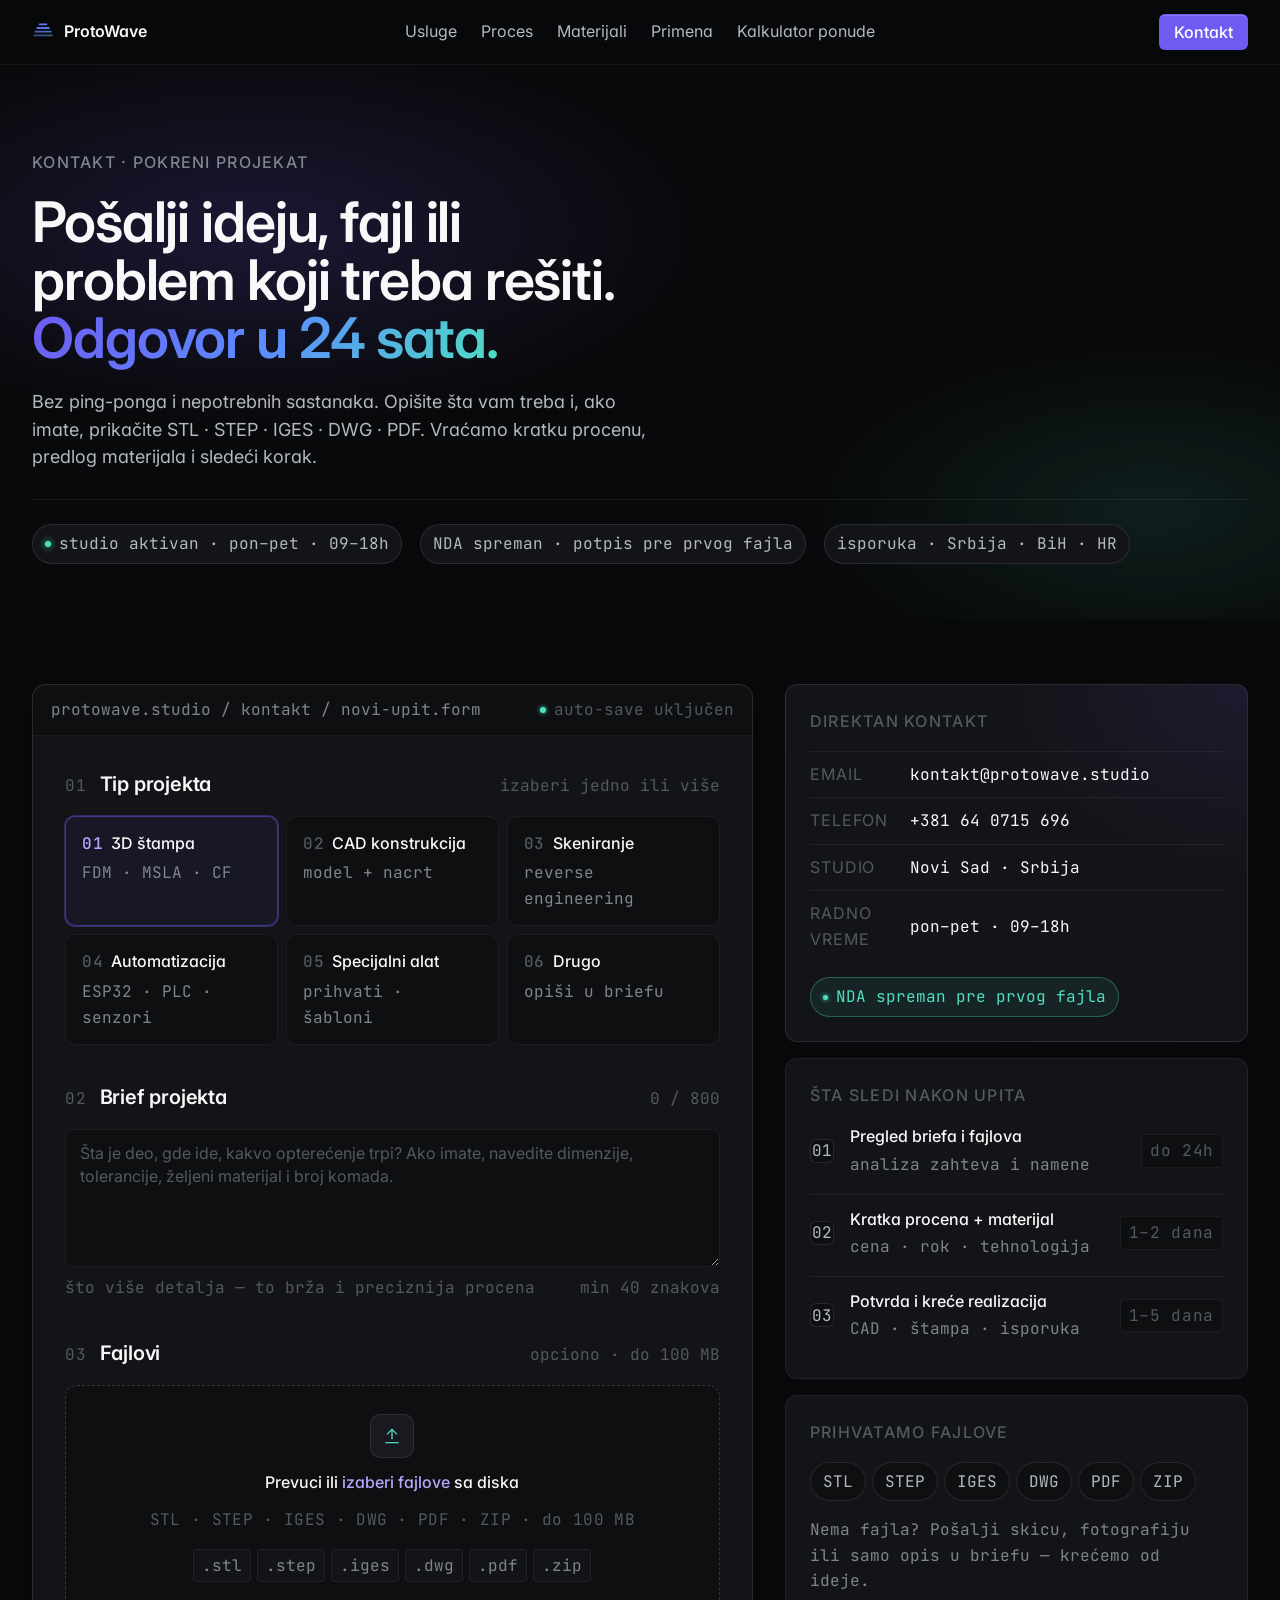
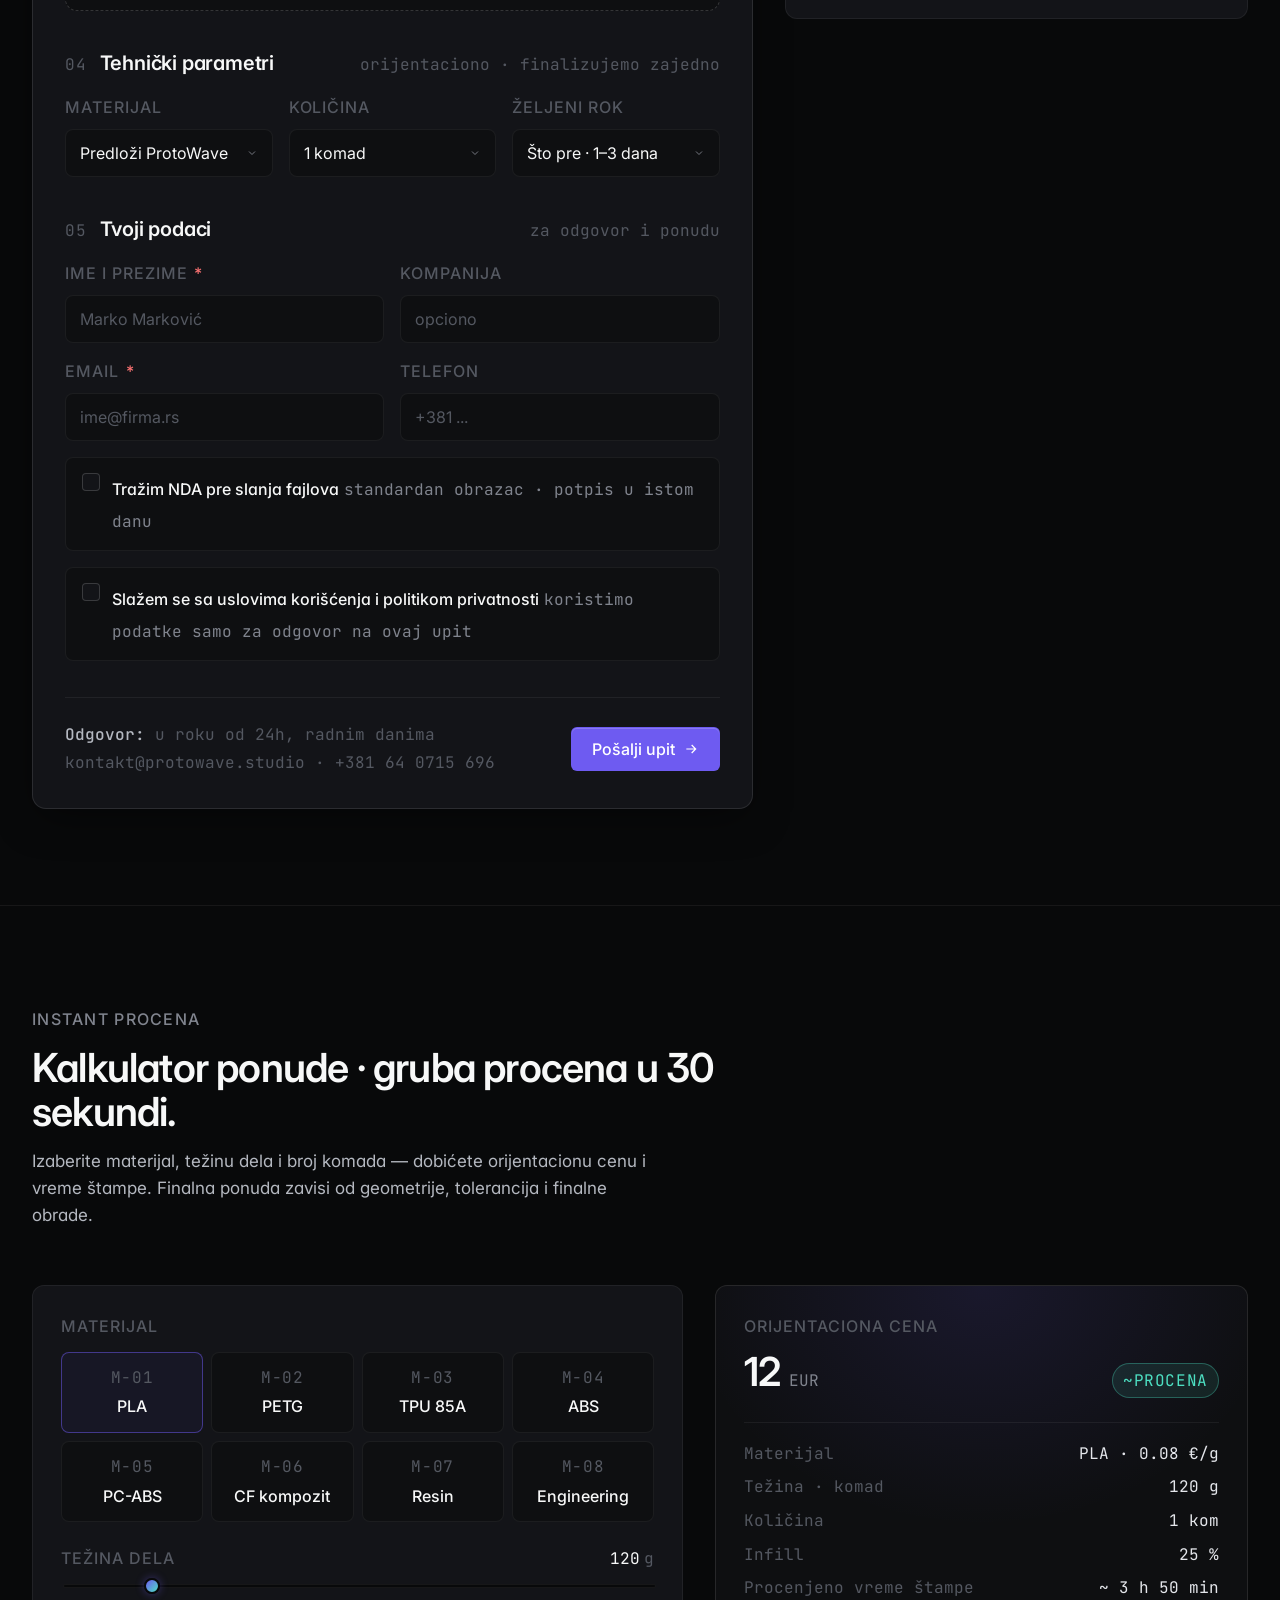
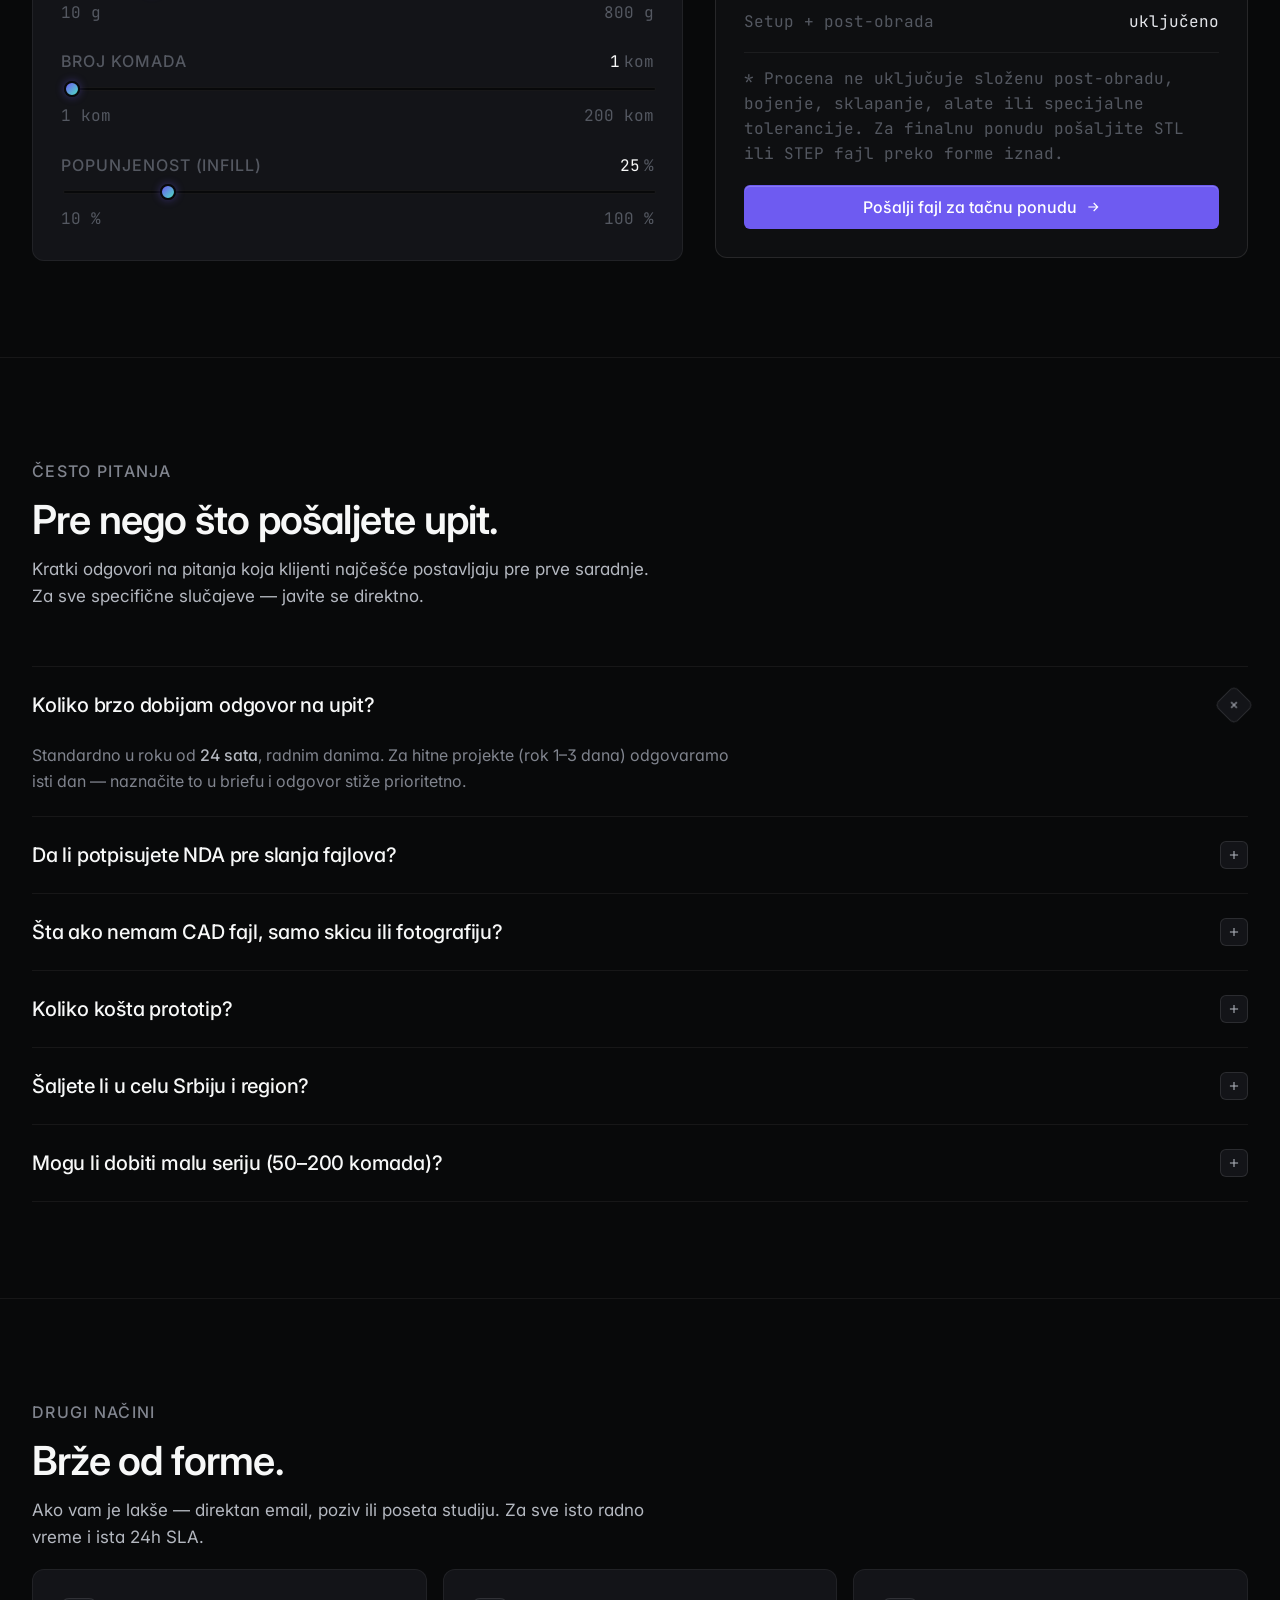
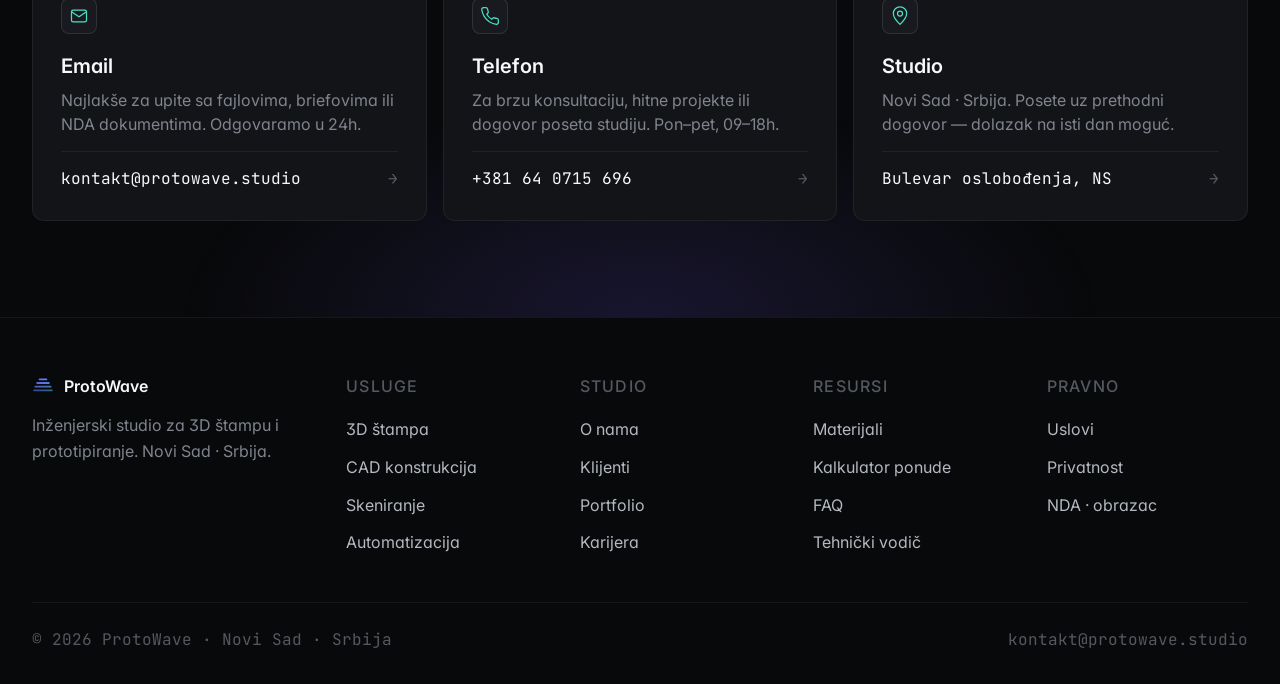
==== commit a2ac41bd: "Optimize site and add mobile responsive layout - Extract shared CSS (nav, btn, section, footer) into" ====
--- a/kontakt.html
+++ b/kontakt.html
@@ -3,94 +3,11 @@
 <head>
   <meta charset="utf-8"/>
   <title>ProtoWave — Kontakt · pokreni projekat</title>
-  <meta name="viewport" content="width=1280"/>
+  <meta name="viewport" content="width=device-width, initial-scale=1"/>
   <link rel="icon" href="logo-mark.svg"/>
   <link rel="stylesheet" href="colors_and_type.css"/>
+  <link rel="stylesheet" href="base.css"/>
   <style>
-    * { box-sizing: border-box; }
-    html, body { margin: 0; }
-    body {
-      background: var(--pw-bg);
-      color: var(--pw-fg);
-      font-family: var(--pw-font-sans);
-      font-size: 16px;
-      line-height: 1.6;
-      -webkit-font-smoothing: antialiased;
-    }
-    a { color: inherit; text-decoration: none; }
-    button { font-family: inherit; cursor: pointer; }
-    input, textarea, select { font-family: inherit; color: inherit; }
-
-    .wrap { max-width: 1120px; margin: 0 auto; padding: 0 32px; }
-
-    /* ------------------------------------------------------------------ NAV */
-    .nav {
-      position: sticky; top: 0; z-index: 30;
-      background: rgba(8,9,10,0.85);
-      backdrop-filter: blur(12px);
-      border-bottom: 1px solid var(--pw-border);
-    }
-    .nav-inner { display: flex; align-items: center; height: 64px; gap: 32px; }
-    .nav-brand {
-      display: flex; align-items: center; gap: 10px;
-      font-size: 15px; font-weight: 600; letter-spacing: -0.01em;
-    }
-    .nav-brand .sub {
-      font-family: var(--pw-font-mono); font-size: 10px;
-      color: var(--pw-fg-4); margin-left: 4px;
-      padding-left: 10px; border-left: 1px solid var(--pw-border-2);
-      line-height: 1; letter-spacing: 0.04em;
-    }
-    .nav-links { display: flex; gap: 24px; }
-    .nav-links a { font-size: 14px; color: var(--pw-fg-2);
-                   transition: color var(--pw-dur-base) var(--pw-ease); }
-    .nav-links a:hover { color: var(--pw-fg); }
-    .nav-links a.active { color: var(--pw-fg); }
-    .nav-actions { margin-left: auto; display: flex; align-items: center; gap: 10px; }
-
-    /* ------------------------------------------------------------------ BTN */
-    .btn {
-      display: inline-flex; align-items: center; gap: 8px;
-      height: 36px; padding: 0 14px;
-      border-radius: var(--pw-r-2);
-      font-size: 14px; font-weight: 500; line-height: 1;
-      border: 1px solid transparent;
-      transition: background var(--pw-dur-base) var(--pw-ease),
-                  border-color var(--pw-dur-base) var(--pw-ease);
-    }
-    .btn-primary {
-      background: var(--pw-brand); color: #fff;
-      box-shadow: 0 1px 0 rgba(255,255,255,0.18) inset;
-    }
-    .btn-primary:hover { background: var(--pw-brand-2); }
-    .btn-secondary {
-      background: var(--pw-surface-2);
-      border-color: var(--pw-border-2);
-      color: var(--pw-fg);
-    }
-    .btn-secondary:hover { background: var(--pw-surface-3); border-color: var(--pw-border-3); }
-    .btn-ghost { color: var(--pw-fg-2); }
-    .btn-ghost:hover { color: var(--pw-fg); }
-    .btn-lg { height: 44px; padding: 0 20px; font-size: 15px; }
-    .btn-block { width: 100%; justify-content: center; }
-
-    /* ------------------------------------------------------------------ SECTION */
-    .section { padding: 96px 0; border-bottom: 1px solid var(--pw-border); }
-    .section-eyebrow {
-      font-size: 12px; letter-spacing: 0.08em; text-transform: uppercase;
-      color: var(--pw-fg-3); font-weight: 500;
-    }
-    .section-title {
-      font-size: 40px; font-weight: 600; letter-spacing: -0.02em;
-      line-height: 1.1; color: var(--pw-fg); margin: 12px 0 0; max-width: 720px;
-    }
-    .section-sub {
-      font-size: 17px; color: var(--pw-fg-2); margin-top: 14px; max-width: 640px;
-    }
-
-    .ico { width: 16px; height: 16px; }
-    .ico-lg { width: 20px; height: 20px; }
-
     /* ------------------------------------------------------------------ HERO */
     .page-hero { padding: 80px 0 56px; position: relative; overflow: hidden; }
     .page-hero-bg {
@@ -123,7 +40,7 @@
       display: inline-flex; align-items: center; gap: 8px;
       padding: 6px 12px; border-radius: 999px;
       background: var(--pw-surface); border: 1px solid var(--pw-border-2);
-      font-size: 12px; color: var(--pw-fg-2);
+      font-size: 16px; color: var(--pw-fg-2);
       font-family: var(--pw-font-mono);
     }
     .hero-meta .pill .d {
@@ -154,12 +71,12 @@
       border-bottom: 1px solid var(--pw-border);
     }
     .form-card-bar .crumb {
-      font-size: 12px; font-family: var(--pw-font-mono);
+      font-size: 16px; font-family: var(--pw-font-mono);
       color: var(--pw-fg-3);
     }
     .form-card-bar .right {
       margin-left: auto;
-      font-size: 11px; font-family: var(--pw-font-mono);
+      font-size: 16px; font-family: var(--pw-font-mono);
       color: var(--pw-fg-4);
       display: inline-flex; align-items: center; gap: 8px;
     }
@@ -173,15 +90,15 @@
     .fset { display: flex; flex-direction: column; gap: 16px; }
     .fset-head { display: flex; align-items: baseline; gap: 12px; }
     .fset-num {
-      font-family: var(--pw-font-mono); font-size: 11px;
+      font-family: var(--pw-font-mono); font-size: 16px;
       letter-spacing: 0.08em; color: var(--pw-fg-4);
     }
     .fset-title {
-      font-size: 16px; font-weight: 600; color: var(--pw-fg);
+      font-size: 20px; font-weight: 600; color: var(--pw-fg);
       letter-spacing: -0.01em;
     }
     .fset-hint {
-      font-size: 12px; color: var(--pw-fg-4);
+      font-size: 16px; color: var(--pw-fg-4);
       font-family: var(--pw-font-mono);
       margin-left: auto;
     }
@@ -204,15 +121,15 @@
     .chip:hover { border-color: var(--pw-border-2); background: var(--pw-surface-2); }
     .chip input { position: absolute; opacity: 0; pointer-events: none; }
     .chip .t {
-      font-size: 13px; font-weight: 500; color: var(--pw-fg);
+      font-size: 16px; font-weight: 500; color: var(--pw-fg);
       display: flex; align-items: center; gap: 8px;
     }
     .chip .t .num {
-      font-family: var(--pw-font-mono); font-size: 10px;
+      font-family: var(--pw-font-mono); font-size: 16px;
       color: var(--pw-fg-4); letter-spacing: 0.04em;
     }
     .chip .s {
-      font-size: 11px; font-family: var(--pw-font-mono);
+      font-size: 16px; font-family: var(--pw-font-mono);
       color: var(--pw-fg-3);
     }
     .chip:has(input:checked) {
@@ -232,7 +149,7 @@
       display: grid; grid-template-columns: 1fr 1fr 1fr; gap: 16px;
     }
     .label {
-      font-size: 12px; letter-spacing: 0.06em; text-transform: uppercase;
+      font-size: 16px; letter-spacing: 0.06em; text-transform: uppercase;
       color: var(--pw-fg-4); font-weight: 500;
     }
     .label .req { color: #F87171; margin-left: 2px; }
@@ -243,7 +160,7 @@
       border: 1px solid var(--pw-border);
       border-radius: 8px;
       color: var(--pw-fg);
-      font-size: 14px; line-height: 1.4;
+      font-size: 16px; line-height: 1.4;
       transition: border-color var(--pw-dur-base) var(--pw-ease),
                   background var(--pw-dur-base) var(--pw-ease);
       outline: none;
@@ -264,7 +181,7 @@
       padding-right: 36px;
     }
     .field-hint {
-      font-size: 11px; font-family: var(--pw-font-mono);
+      font-size: 16px; font-family: var(--pw-font-mono);
       color: var(--pw-fg-4);
       display: flex; justify-content: space-between;
     }
@@ -292,11 +209,11 @@
       display: flex; align-items: center; justify-content: center;
     }
     .uploader .t {
-      font-size: 14px; font-weight: 500; color: var(--pw-fg);
+      font-size: 16px; font-weight: 500; color: var(--pw-fg);
     }
     .uploader .t b { color: #B5A8FF; font-weight: 500; }
     .uploader .s {
-      font-size: 11px; font-family: var(--pw-font-mono);
+      font-size: 16px; font-family: var(--pw-font-mono);
       color: var(--pw-fg-4); letter-spacing: 0.02em;
     }
     .uploader .formats {
@@ -304,7 +221,7 @@
       margin-top: 4px;
     }
     .uploader .formats span {
-      padding: 3px 8px; font-size: 10px;
+      padding: 3px 8px; font-size: 16px;
       font-family: var(--pw-font-mono);
       background: var(--pw-surface);
       border: 1px solid var(--pw-border);
@@ -341,9 +258,9 @@
     }
     .check-row:has(input:checked) .box svg { opacity: 1; }
     .check-row .body { flex: 1; }
-    .check-row .body .t { font-size: 13px; font-weight: 500; color: var(--pw-fg); }
+    .check-row .body .t { font-size: 16px; font-weight: 500; color: var(--pw-fg); }
     .check-row .body .s {
-      font-size: 12px; color: var(--pw-fg-3); margin-top: 2px;
+      font-size: 16px; color: var(--pw-fg-3); margin-top: 2px;
       font-family: var(--pw-font-mono);
     }
 
@@ -354,7 +271,7 @@
       gap: 16px;
     }
     .submit-row .meta {
-      font-size: 12px; font-family: var(--pw-font-mono);
+      font-size: 16px; font-family: var(--pw-font-mono);
       color: var(--pw-fg-4);
       display: flex; flex-direction: column; gap: 2px;
     }
@@ -375,7 +292,7 @@
       border-color: var(--pw-border-2);
     }
     .side-card .head {
-      font-size: 11px; letter-spacing: 0.08em; text-transform: uppercase;
+      font-size: 16px; letter-spacing: 0.08em; text-transform: uppercase;
       color: var(--pw-fg-4); font-weight: 500; margin-bottom: 16px;
     }
     .side-row {
@@ -386,11 +303,11 @@
     }
     .side-row:first-of-type { border-top: 0; padding-top: 0; }
     .side-row .k {
-      font-size: 11px; color: var(--pw-fg-4);
+      font-size: 16px; color: var(--pw-fg-4);
       letter-spacing: 0.06em; text-transform: uppercase;
     }
     .side-row .v {
-      font-size: 13px; color: var(--pw-fg);
+      font-size: 16px; color: var(--pw-fg);
       font-family: var(--pw-font-mono);
     }
     .side-row .v a:hover { color: var(--pw-accent); }
@@ -408,19 +325,19 @@
       width: 24px; height: 24px; border-radius: 6px;
       background: var(--pw-bg-2);
       border: 1px solid var(--pw-border-2);
-      font-family: var(--pw-font-mono); font-size: 11px;
+      font-family: var(--pw-font-mono); font-size: 16px;
       color: var(--pw-fg-2);
       display: flex; align-items: center; justify-content: center;
     }
     .next-item .body .t {
-      font-size: 13px; font-weight: 500; color: var(--pw-fg);
+      font-size: 16px; font-weight: 500; color: var(--pw-fg);
     }
     .next-item .body .s {
-      font-size: 11px; color: var(--pw-fg-3);
+      font-size: 16px; color: var(--pw-fg-3);
       font-family: var(--pw-font-mono); margin-top: 2px;
     }
     .next-item .eta {
-      font-size: 10px; font-family: var(--pw-font-mono);
+      font-size: 16px; font-family: var(--pw-font-mono);
       letter-spacing: 0.04em;
       color: var(--pw-fg-4);
       padding: 3px 8px; border-radius: 4px;
@@ -435,7 +352,7 @@
       background: rgba(77,223,194,0.08);
       border: 1px solid rgba(77,223,194,0.32);
       color: #4DDFC2;
-      font-size: 11px; font-family: var(--pw-font-mono);
+      font-size: 16px; font-family: var(--pw-font-mono);
     }
     .nda-pill .d {
       width: 5px; height: 5px; border-radius: 99px;
@@ -484,11 +401,11 @@
     }
     .calc-mat input { position: absolute; opacity: 0; pointer-events: none; }
     .calc-mat .id {
-      font-family: var(--pw-font-mono); font-size: 10px;
+      font-family: var(--pw-font-mono); font-size: 16px;
       color: var(--pw-fg-4); letter-spacing: 0.04em;
     }
     .calc-mat .n {
-      font-size: 13px; font-weight: 500; color: var(--pw-fg);
+      font-size: 16px; font-weight: 500; color: var(--pw-fg);
       margin-top: 4px;
     }
     .calc-mat:hover { border-color: var(--pw-border-2); }
@@ -503,9 +420,9 @@
       display: flex; align-items: baseline; justify-content: space-between;
     }
     .range-top .val {
-      font-family: var(--pw-font-mono); font-size: 14px; color: var(--pw-fg);
-    }
-    .range-top .val .u { font-size: 11px; color: var(--pw-fg-4); margin-left: 4px; }
+      font-family: var(--pw-font-mono); font-size: 16px; color: var(--pw-fg);
+    }
+    .range-top .val .u { font-size: 16px; color: var(--pw-fg-4); margin-left: 4px; }
     .range {
       -webkit-appearance: none; appearance: none;
       width: 100%; height: 4px;
@@ -538,7 +455,7 @@
       color: var(--pw-fg);
     }
     .calc-price .u {
-      font-family: var(--pw-font-mono); font-size: 13px;
+      font-family: var(--pw-font-mono); font-size: 16px;
       color: var(--pw-fg-3);
     }
     .calc-price .badge {
@@ -547,7 +464,7 @@
       border: 1px solid rgba(77,223,194,0.32);
       color: #4DDFC2;
       border-radius: 999px;
-      font-size: 10px; font-family: var(--pw-font-mono);
+      font-size: 16px; font-family: var(--pw-font-mono);
       letter-spacing: 0.04em; text-transform: uppercase;
     }
     .calc-breakdown {
@@ -555,12 +472,12 @@
     }
     .calc-line {
       display: flex; justify-content: space-between;
-      font-size: 12px; font-family: var(--pw-font-mono);
+      font-size: 16px; font-family: var(--pw-font-mono);
     }
     .calc-line .k { color: var(--pw-fg-4); }
     .calc-line .v { color: var(--pw-fg-1); }
     .calc-note {
-      font-size: 11px; color: var(--pw-fg-4);
+      font-size: 16px; color: var(--pw-fg-4);
       font-family: var(--pw-font-mono); line-height: 1.55;
       padding-top: 14px; border-top: 1px solid var(--pw-border);
     }
@@ -574,7 +491,7 @@
     .faq-q {
       display: flex; align-items: center; justify-content: space-between;
       padding: 22px 0; cursor: pointer;
-      font-size: 16px; font-weight: 500; color: var(--pw-fg);
+      font-size: 20px; font-weight: 500; color: var(--pw-fg);
       letter-spacing: -0.01em;
       transition: color var(--pw-dur-base) var(--pw-ease);
     }
@@ -595,7 +512,7 @@
     .faq-item.open .faq-a { max-height: 400px; }
     .faq-a-inner {
       padding: 0 0 22px;
-      font-size: 14px; color: var(--pw-fg-3); line-height: 1.6;
+      font-size: 16px; color: var(--pw-fg-3); line-height: 1.6;
       max-width: 720px;
     }
     .faq-a-inner b { color: var(--pw-fg-2); font-weight: 500; }
@@ -628,39 +545,57 @@
       margin-bottom: 16px;
     }
     .alt-card h3 {
-      margin: 0; font-size: 16px; font-weight: 600; color: var(--pw-fg);
+      margin: 0; font-size: 20px; font-weight: 600; color: var(--pw-fg);
     }
     .alt-card p {
-      margin: 6px 0 0; font-size: 13px; color: var(--pw-fg-3); line-height: 1.55;
+      margin: 6px 0 0; font-size: 16px; color: var(--pw-fg-3); line-height: 1.55;
     }
     .alt-card .v {
       margin-top: 14px; padding-top: 14px;
       border-top: 1px solid var(--pw-border);
-      font-size: 13px; font-family: var(--pw-font-mono); color: var(--pw-fg);
+      font-size: 16px; font-family: var(--pw-font-mono); color: var(--pw-fg);
       display: flex; justify-content: space-between; align-items: center;
     }
     .alt-card .v .arr { color: var(--pw-fg-4); }
 
-    /* ============ FOOTER ============ */
-    .footer {
-      padding: 56px 0 32px;
-      border-top: 1px solid var(--pw-border);
-      color: var(--pw-fg-3); font-size: 13px;
-    }
-    .footer-grid {
-      display: grid; grid-template-columns: 1.4fr repeat(4, 1fr);
-      gap: 32px; margin-bottom: 40px;
-    }
-    .footer-col h4 {
-      font-size: 12px; letter-spacing: 0.08em; text-transform: uppercase;
-      color: var(--pw-fg-4); font-weight: 500; margin: 0 0 12px;
-    }
-    .footer-col a { display: block; color: var(--pw-fg-2); padding: 6px 0; }
-    .footer-col a:hover { color: var(--pw-fg); }
-    .footer-bot {
-      display: flex; align-items: center; justify-content: space-between;
-      padding-top: 24px; border-top: 1px solid var(--pw-border);
-      font-family: var(--pw-font-mono); font-size: 11px; color: var(--pw-fg-4);
+    /* =================================================== RESPONSIVE */
+    @media (max-width: 800px) {
+      .page-hero { padding: 40px 0 28px; }
+      .page-hero h1 { font-size: 32px; line-height: 1.1; }
+      .page-hero p.lede { font-size: 16px; margin-top: 16px; }
+      .hero-meta { gap: 8px; margin-top: 20px; padding-top: 18px; }
+      .hero-meta .pill { font-size: 12px; padding: 5px 10px; }
+
+      .contact-main { padding: 40px 0 56px; }
+      .contact-grid {
+        grid-template-columns: 1fr;
+        gap: 20px;
+      }
+      .side { position: static; top: auto; }
+
+      .form-body { padding: 20px; gap: 28px; }
+      .form-card-bar { padding: 10px 14px; flex-wrap: wrap; gap: 6px; }
+      .chips { grid-template-columns: 1fr 1fr; }
+      .field-row, .field-row-3 { grid-template-columns: 1fr; gap: 12px; }
+      .submit-row {
+        flex-direction: column; align-items: stretch;
+      }
+      .submit-row .btn { justify-content: center; }
+
+      .calc-grid {
+        grid-template-columns: 1fr;
+        gap: 20px; margin-top: 32px;
+      }
+      .calc-controls, .calc-summary { padding: 20px; }
+      .calc-mat-grid { grid-template-columns: repeat(2, 1fr); }
+      .calc-price .v { font-size: 32px; }
+
+      .faq-list { margin-top: 32px; }
+      .faq-q { font-size: 16px; padding: 18px 0; }
+
+      .alt-contact { padding: 48px 0; }
+      .alt-grid { grid-template-columns: 1fr; gap: 12px; }
+      .alt-card { padding: 20px; }
     }
   </style>
 </head>
@@ -684,7 +619,6 @@
           <rect x="11" y="4"  width="14" height="3" rx="1.5" fill="url(#lg-nav)"/>
         </svg>
         ProtoWave
-        <span class="sub">CAD · 3D štampa · skeniranje · automatizacija</span>
       </a>
       <nav class="nav-links">
         <a href="index.html#usluge">Usluge</a>
@@ -697,6 +631,11 @@
         <a class="btn btn-ghost" href="#prijava">
 </a>
         <a class="btn btn-primary" href="kontakt.html">Kontakt</a>
+        <button class="nav-toggle" type="button" aria-label="Otvori meni" aria-expanded="false">
+          <svg viewBox="0 0 24 24" width="20" height="20" fill="none" stroke="currentColor" stroke-width="1.8">
+            <path d="M3 6h18M3 12h18M3 18h18"/>
+          </svg>
+        </button>
       </div>
     </div>
   </header>
@@ -1004,7 +943,7 @@
               <span class="nda-pill" style="background:var(--pw-bg-2);border-color:var(--pw-border-2);color:var(--pw-fg-2)">PDF</span>
               <span class="nda-pill" style="background:var(--pw-bg-2);border-color:var(--pw-border-2);color:var(--pw-fg-2)">ZIP</span>
             </div>
-            <p style="margin:16px 0 0;font-size:12px;color:var(--pw-fg-3);font-family:var(--pw-font-mono);line-height:1.6">
+            <p style="margin:16px 0 0;font-size: 16px;color:var(--pw-fg-3);font-family:var(--pw-font-mono);line-height:1.6">
               Nema fajla? Pošalji skicu, fotografiju ili samo opis u briefu — krećemo od ideje.
             </p>
           </div>
@@ -1292,9 +1231,9 @@
               <rect x="7"  y="10" width="22" height="3" rx="1.5" fill="url(#lg-ft)" opacity="0.9"/>
               <rect x="11" y="4"  width="14" height="3" rx="1.5" fill="url(#lg-ft)"/>
             </svg>
-            <span style="font-size:15px;font-weight:600;color:var(--pw-fg)">ProtoWave</span>
-          </div>
-          <p style="margin:0;color:var(--pw-fg-3);max-width:280px;line-height:1.6;font-size:13px">
+            <span style="font-size: 16px;font-weight:600;color:var(--pw-fg)">ProtoWave</span>
+          </div>
+          <p style="margin:0;color:var(--pw-fg-3);max-width:280px;line-height:1.6;font-size: 16px">
             Inženjerski studio za 3D štampu i prototipiranje. Novi Sad · Srbija.
           </p>
         </div>
@@ -1334,6 +1273,23 @@
   </footer>
 
   <script>
+    // Mobile nav toggle
+    (function () {
+      var btn = document.querySelector('.nav-toggle');
+      if (!btn) return;
+      var nav = btn.closest('.nav');
+      btn.addEventListener('click', function () {
+        var open = nav.classList.toggle('open');
+        btn.setAttribute('aria-expanded', open);
+      });
+      nav.querySelectorAll('.nav-links a').forEach(function (a) {
+        a.addEventListener('click', function () {
+          nav.classList.remove('open');
+          btn.setAttribute('aria-expanded', 'false');
+        });
+      });
+    })();
+
     // brief char counter
     (function () {
       var ta = document.getElementById('brief');
--- a/base.css
+++ b/base.css
@@ -0,0 +1,178 @@
+/* =========================================================
+   ProtoWave — base layout & components
+   Shared between index.html and kontakt.html. Page-specific
+   styles remain inline at the top of each HTML file.
+   Loaded AFTER colors_and_type.css so tokens are defined.
+   ========================================================= */
+
+* { box-sizing: border-box; }
+html, body { margin: 0; }
+body {
+  background: var(--pw-bg);
+  color: var(--pw-fg);
+  font-family: var(--pw-font-sans);
+  font-size: 20px;
+  line-height: 1.6;
+  -webkit-font-smoothing: antialiased;
+}
+a { color: inherit; text-decoration: none; }
+button { font-family: inherit; cursor: pointer; }
+input, textarea, select { font-family: inherit; color: inherit; }
+
+.wrap { max-width: 1280px; margin: 0 auto; padding: 0 32px; }
+
+/* ------------------------------------------------------------------ NAV */
+.nav {
+  position: sticky; top: 0; z-index: 30;
+  background: rgba(8,9,10,0.85);
+  backdrop-filter: blur(12px);
+  border-bottom: 1px solid var(--pw-border);
+}
+.nav-inner { display: flex; align-items: center; height: 64px; gap: 32px; }
+.nav-brand {
+  flex: 1; display: flex; align-items: center; gap: 10px;
+  font-size: 16px; font-weight: 600; letter-spacing: -0.01em;
+}
+.nav-links { display: flex; gap: 24px; }
+.nav-links a { font-size: 16px; color: var(--pw-fg-2);
+               transition: color var(--pw-dur-base) var(--pw-ease); }
+.nav-links a:hover,
+.nav-links a.active { color: var(--pw-fg); }
+.nav-actions { flex: 1; display: flex; align-items: center; justify-content: flex-end; gap: 10px; }
+
+/* ------------------------------------------------------------------ BTN */
+.btn {
+  display: inline-flex; align-items: center; gap: 8px;
+  height: 36px; padding: 0 14px;
+  border-radius: var(--pw-r-2);
+  font-size: 16px; font-weight: 500; line-height: 1;
+  border: 1px solid transparent;
+  transition: background var(--pw-dur-base) var(--pw-ease),
+              border-color var(--pw-dur-base) var(--pw-ease);
+}
+.btn-primary {
+  background: var(--pw-brand); color: #fff;
+  box-shadow: 0 1px 0 rgba(255,255,255,0.18) inset;
+}
+.btn-primary:hover { background: var(--pw-brand-2); }
+.btn-secondary {
+  background: var(--pw-surface-2);
+  border-color: var(--pw-border-2);
+  color: var(--pw-fg);
+}
+.btn-secondary:hover { background: var(--pw-surface-3); border-color: var(--pw-border-3); }
+.btn-ghost { color: var(--pw-fg-2); }
+.btn-ghost:hover { color: var(--pw-fg); }
+.btn-lg { height: 44px; padding: 0 20px; font-size: 16px; }
+.btn-block { width: 100%; justify-content: center; }
+
+/* ------------------------------------------------------------------ SECTION */
+.section { padding: 96px 0; border-bottom: 1px solid var(--pw-border); }
+.section-eyebrow {
+  font-size: 16px; letter-spacing: 0.08em; text-transform: uppercase;
+  color: var(--pw-fg-3); font-weight: 500;
+}
+.section-title {
+  font-size: 40px; font-weight: 600; letter-spacing: -0.02em;
+  line-height: 1.1; color: var(--pw-fg); margin: 12px 0 0; max-width: 720px;
+}
+.section-sub {
+  font-size: 17px; color: var(--pw-fg-2); margin-top: 14px; max-width: 640px;
+}
+
+.ico { width: 16px; height: 16px; }
+.ico-lg { width: 20px; height: 20px; }
+
+/* ------------------------------------------------------------------ FOOTER */
+.footer {
+  padding: 56px 0 32px;
+  border-top: 1px solid var(--pw-border);
+  color: var(--pw-fg-3); font-size: 16px;
+}
+.footer-grid {
+  display: grid; grid-template-columns: 1.4fr repeat(4, 1fr);
+  gap: 32px; margin-bottom: 40px;
+}
+.footer-col h4 {
+  font-size: 16px; letter-spacing: 0.08em; text-transform: uppercase;
+  color: var(--pw-fg-4); font-weight: 500; margin: 0 0 12px;
+}
+.footer-col a { display: block; color: var(--pw-fg-2); padding: 6px 0; }
+.footer-col a:hover { color: var(--pw-fg); }
+.footer-bot {
+  display: flex; align-items: center; justify-content: space-between;
+  padding-top: 24px; border-top: 1px solid var(--pw-border);
+  font-family: var(--pw-font-mono); font-size: 16px; color: var(--pw-fg-4);
+}
+
+/* Hamburger toggle — hidden on desktop, shown <=991px */
+.nav-toggle {
+  display: none;
+  width: 40px; height: 40px;
+  background: transparent;
+  border: 1px solid var(--pw-border-2);
+  border-radius: var(--pw-r-2);
+  color: var(--pw-fg);
+  align-items: center; justify-content: center;
+  cursor: pointer;
+  transition: background var(--pw-dur-base) var(--pw-ease),
+              border-color var(--pw-dur-base) var(--pw-ease);
+}
+.nav-toggle:hover { background: var(--pw-surface-2); border-color: var(--pw-border-3); }
+
+/* =========================================================
+   Responsive — 991px: hamburger nav · 800px: layout stacking
+   ========================================================= */
+@media (max-width: 991px) {
+  /* Single-row nav with hamburger; links collapse into dropdown */
+  .nav-inner {
+    flex-wrap: nowrap; height: 64px;
+    padding: 0; gap: 12px;
+    position: relative;
+  }
+  .nav-brand   { flex: 1 1 auto; }
+  .nav-actions { flex: 0 0 auto; }
+  .nav-toggle  { display: inline-flex; }
+
+  .nav-links {
+    display: none;
+    position: absolute;
+    top: 100%; left: 0; right: 0;
+    flex-direction: column;
+    align-items: stretch;
+    gap: 0;
+    padding: 8px 20px 16px;
+    background: rgba(8,9,10,0.97);
+    backdrop-filter: blur(12px);
+    border-bottom: 1px solid var(--pw-border);
+  }
+  .nav-links a {
+    padding: 14px 0;
+    border-bottom: 1px solid var(--pw-border);
+  }
+  .nav-links a:last-child { border-bottom: none; }
+  .nav.open .nav-links { display: flex; }
+}
+
+@media (max-width: 800px) {
+  .wrap { padding: 0 20px; }
+  .section { padding: 56px 0; }
+
+  .btn-lg { height: 40px; padding: 0 16px; font-size: 16px; }
+
+  .section-title { font-size: 30px; line-height: 1.15; }
+  .section-sub   { font-size: 16px; }
+
+  .footer { padding: 40px 0 24px; }
+  .footer-grid {
+    grid-template-columns: 1fr 1fr;
+    gap: 24px; margin-bottom: 28px;
+  }
+  .footer-bot {
+    flex-direction: column; align-items: flex-start; gap: 8px;
+  }
+}
+
+@media (max-width: 480px) {
+  .footer-grid { grid-template-columns: 1fr; }
+}
